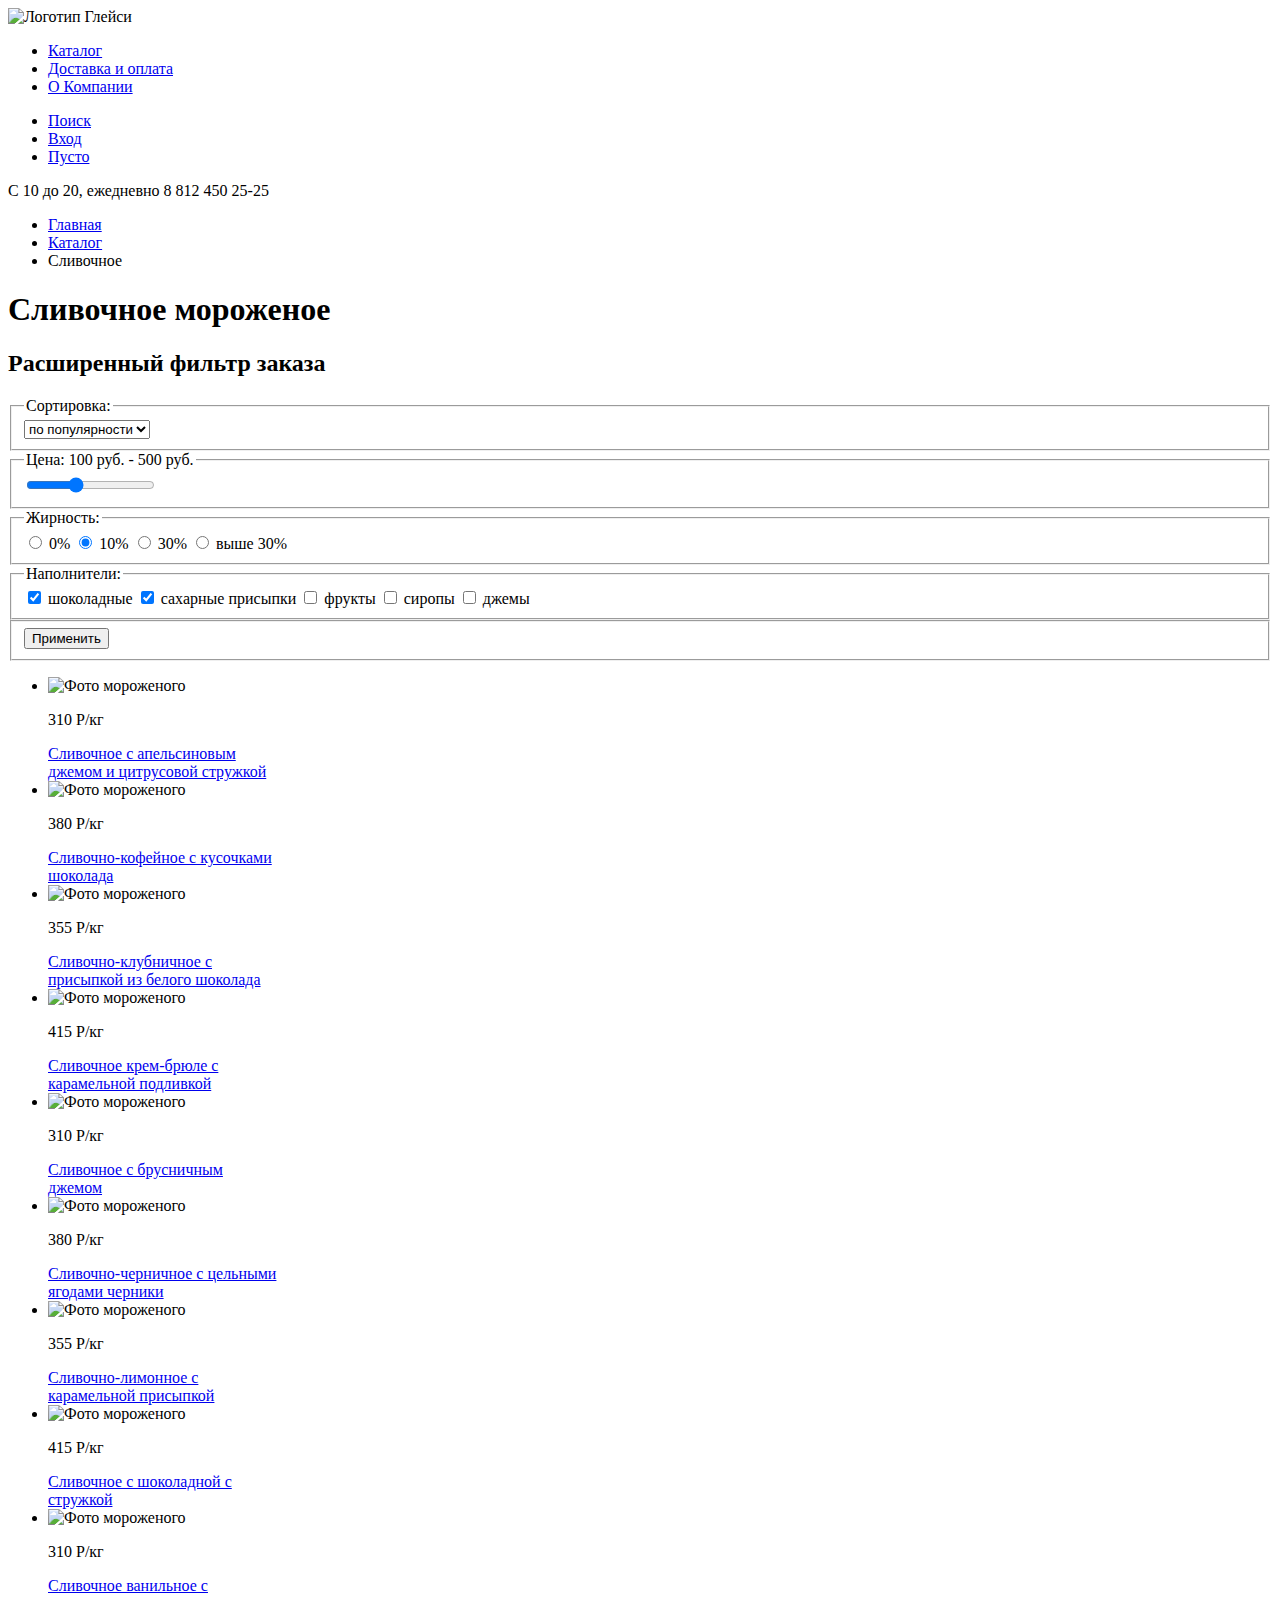
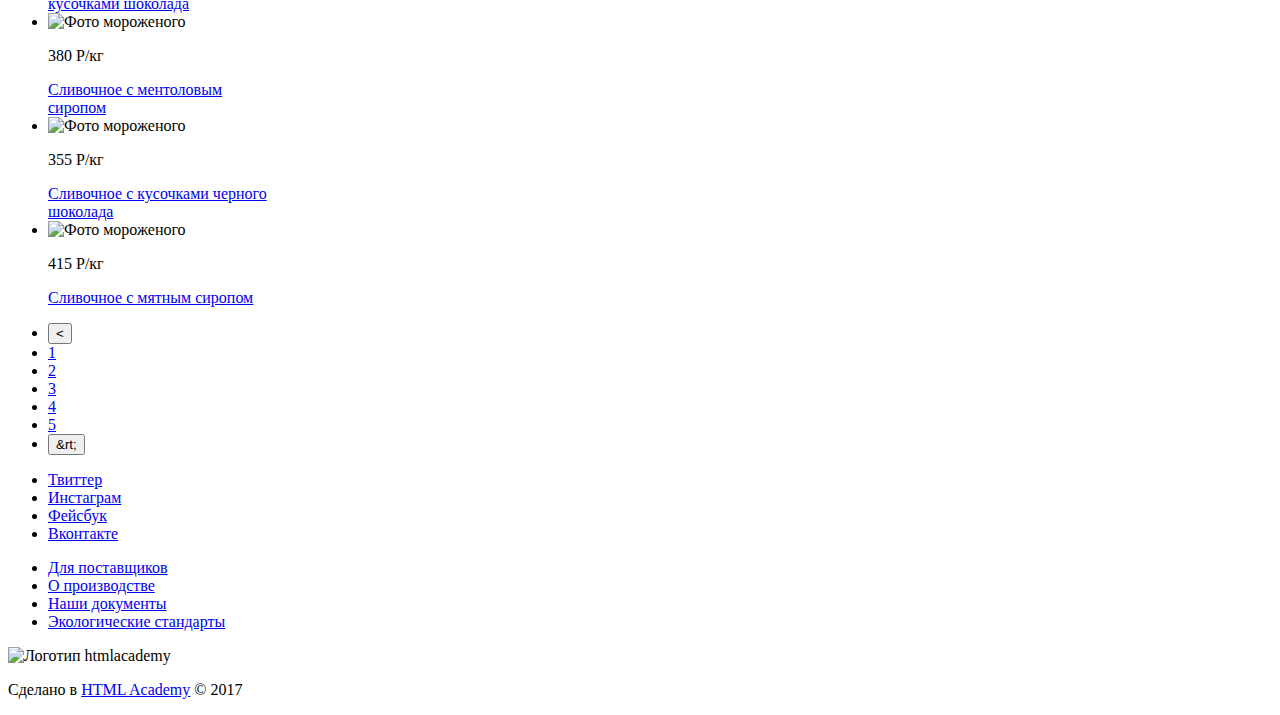
==== catalog.html @ ce877255 "Разметка всех страниц Глайси" ====
<!DOCTYPE html>
<html lang="ru">
    <head>
        <meta charset="utf-8">
        <title>Глейси</title>
    </head>
    <body>
        <header class="header">
            <nav class="header_nav">
                <a class="menu_site_logo">
                  <img src="img/menu_logo.svg" width="154" height="64" alt="Логотип Глейси">
                </a>
                <ul class="menu_site_list">
                  <li class="menu_site_item"><a href="#">Каталог</a></li>
                  <li class="menu_site_item"><a href="#">Доставка и оплата</a></li>
                  <li class="menu_site_item"><a href="#">О Компании</a></li>
                </ul>
                <ul class="menu_user_list">
                  <li class="menu_user_item"><a href="#">Поиск</a></li>
                  <li class="menu_user_item"><a href="#">Вход</a></li>
                  <li class="menu_user_item"><a href="#">Пусто</a></li>
                </ul>
            </nav>
            <p><span>С 10 до 20, ежедневно</span> <a class="phone"> 8 812 450 25-25</a></p>
        </header>

      	<main class="container">

            <ul class="breadcbs">
                <li class="breadcbs_item"><a href="index.html">Главная</a></li>
                <li class="breadcbs_item"><a href="catalog-item.html">Каталог</a></li>
                <li class="breadcbs_item_current">Сливочное</li>
            </ul>

      		<h1>Сливочное мороженое</h1>

      		<section class="filter">
                <h2 class="visually_hidden">Расширенный фильтр заказа</h2>

      			<form class="filter_list" action="http//echo.htmlacademy.ru" method="get">
      				<fieldset class="filter_item">
      					<legend>Сортировка:<br></legend>
      					<select name="sorting">
      						<option value="popular">по популярности</option>
      						<option value="cost">по цене</option>
      						<option value="volume">по объему</option>
      					</select>
      				</fieldset>

      				<fieldset class="filter_item">
    					<legend>Цена: 100 руб. - 500 руб.<br></legend>
    					<input name="cost" type="range" min="0" max="800" value="300">
    				</fieldset>

    				<fieldset class="filter_item">
    					<legend>Жирность:<br></legend>
    					<label><input name="fat" type="radio" value="0"> 0%</label>
						<label><input name="fat" type="radio" value="10" checked> 10%</label>
  						<label><input name="fat" type="radio" value="30"> 30%</label>
    					<label><input name="fat" type="radio" value="more than 30"> выше 30%</label>
    				</fieldset>

    				<fieldset class="filter_item">
    					<legend>Наполнители:<br></legend>
    					<input name="filler_choco" type="checkbox" checked> шоколадные
    					<input name="filler_sugar" type="checkbox" checked> сахарные присыпки
    					<input name="filler_fruits" type="checkbox"> фрукты
    					<input name="filler_syrup" type="checkbox"> сиропы
    					<input name="filler_jam" type="checkbox"> джемы
    				</fieldset>

    				<fieldset class="filter_item">
    					<input name="filter_btn" type="submit" value="Применить">
    				</fieldset>
    			</form>
    		</section>

    		<section class="catalog">
    			<ul class="catalog_list">
      				<li class="catalog_item">
      					<img class="catalog_img" src="img/icecream_orange" width="267" height="267" alt="Фото мороженого">
      					<p>310 Р/кг</p>
      					<a class="catalog_link" href="#">Сливочное с апельсиновым<br> джемом и цитрусовой стружкой</a>
      				</li>
      				<li class="catalog_item">
      					<img class="catalog_img" src="img/icecream_coffee" width="267" height="267" alt="Фото мороженого">
      					<p>380 Р/кг</p>
      					<a class="catalog_link" href="#">Сливочно-кофейное с кусочками<br> шоколада</a>
      				</li>
      				<li class="catalog_item">
      					<img class="catalog_img" src="img/icecream_strawberry" width="267" height="267" alt="Фото мороженого">
      					<p>355 Р/кг</p>
      					<a class="catalog_link" href="#">Сливочно-клубничное с<br> присыпкой из белого шоколада</a>
      				</li>
      				<li class="catalog_item">
      					<img class="catalog_img" src="img/icecream_caramel" width="267" height="267" alt="Фото мороженого">
      					<p>415 Р/кг</p>
      					<a class="catalog_link" href="#">Сливочное крем-брюле с<br> карамельной подливкой</a>
      				</li>
      				<li class="catalog_item">
      					<img class="catalog_img" src="img/icecream_cranberries" width="267" height="267" alt="Фото мороженого">
      					<p>310 Р/кг</p>
      					<a class="catalog_link" href="#">Сливочное с брусничным<br> джемом</a>
      				</li>
      				<li class="catalog_item">
      					<img class="catalog_img" src="img/icecream_blueberries" width="267" height="267" alt="Фото мороженого">
      					<p>380 Р/кг</p>
      					<a class="catalog_link" href="#">Сливочно-черничное с цельными<br> ягодами черники</a>
      				</li>
      				<li class="catalog_item">
      					<img class="catalog_img" src="img/icecream_lemon" width="267" height="267" alt="Фото мороженого">
      					<p>355 Р/кг</p>
      					<a class="catalog_link" href="#">Сливочно-лимонное с<br> карамельной присыпкой</a>
      				</li>
      				<li class="catalog_item">
      					<img class="catalog_img" src="img/icecream_choco1" width="267" height="267" alt="Фото мороженого">
      					<p>415 Р/кг</p>
      					<a class="catalog_link" href="#">Сливочное с шоколадной с<br> стружкой</a>
      				</li>
              <li class="catalog_item">
      					<img class="catalog_img" src="img/icecream_vanilla" width="267" height="267" alt="Фото мороженого">
      					<p>310 Р/кг</p>
      					<a class="catalog_link" href="#">Сливочное ванильное с<br> кусочками шоколада</a>
      				</li>
      				<li class="catalog_item">
      					<img class="catalog_img" src="img/icecream_mentol" width="267" height="267" alt="Фото мороженого">
      					<p>380 Р/кг</p>
      					<a class="catalog_link" href="#">Сливочное с ментоловым<br> сиропом</a>
      				</li>
      				<li class="catalog_item">
      					<img class="catalog_img" src="img/icecream_choco2" width="267" height="267" alt="Фото мороженого">
      					<p>355 Р/кг</p>
      					<a class="catalog_link" href="#">Сливочное с кусочками черного<br> шоколада</a>
      				</li>
      				<li class="catalog_item">
      					<img class="catalog_img" src="img/icecream_mint" width="267" height="267" alt="Фото мороженого">
      					<p>415 Р/кг</p>
      					<a class="catalog_link" href="#">Сливочное с мятным сиропом</a>
      				</li>
      			</ul>
      		</section>

            <div class="pagination">
                <ul class="pagination_list">
                    <li class="pagination-item"><input class="pagination_btn" name="pagination_btn_left" type="submit" value="&lt;"></li>
                    <li class="pagination-item"><a class="pagination_link" href="#">1</a></li>
                    <li class="pagination-item"><a class="pagination_link" href="#">2</a></li>
                    <li class="pagination-item"><a class="pagination_link" href="#">3</a></li>
                    <li class="pagination-item"><a class="pagination_link" href="#">4</a></li>
                    <li class="pagination-item"><a class="pagination_link" href="#">5</a></li>
                    <li class="pagination-item"><input class="pagination_btn" name="pagination_btn_right" type="submit" value="&rt;"></li>
                </ul>
            </div>
    	</main>
      	
      <footer class="footer">
  			<ul class="socseti_menu">
  				<li class="socseti_item"><a href="#">Твиттер</a></li>
  				<li class="socseti_item"><a href="#">Инстаграм</a></li>
  				<li class="socseti_item"><a href="#">Фейсбук</a></li>
  				<li class="socseti_item"><a href="#">Вконтакте</a></li>
  			</ul>
  			<ul class="documents_menu">
  				<li class="documents_item"><a href="#">Для поставщиков</a></li>
  				<li class="documents_item"><a href="#">О производстве</a></li>
  				<li class="documents_item"><a href="#">Наши документы</a></li>
  				<li class="documents_item"><a href="#">Экологические стандарты</a></li>
  			</ul>
  			<div class="copyright">
  				<img class="copyright_htmlacademy" src="img/htmlacademy_logo.svg" width="108" height="39" alt="Логотип htmlacademy">
  				<p>Сделано в <a class="copyright_htmlacademy_link" href="#">HTML Academy</a> &copy; 2017</p>
  			</div>
  		</footer>
  </body>
</html>
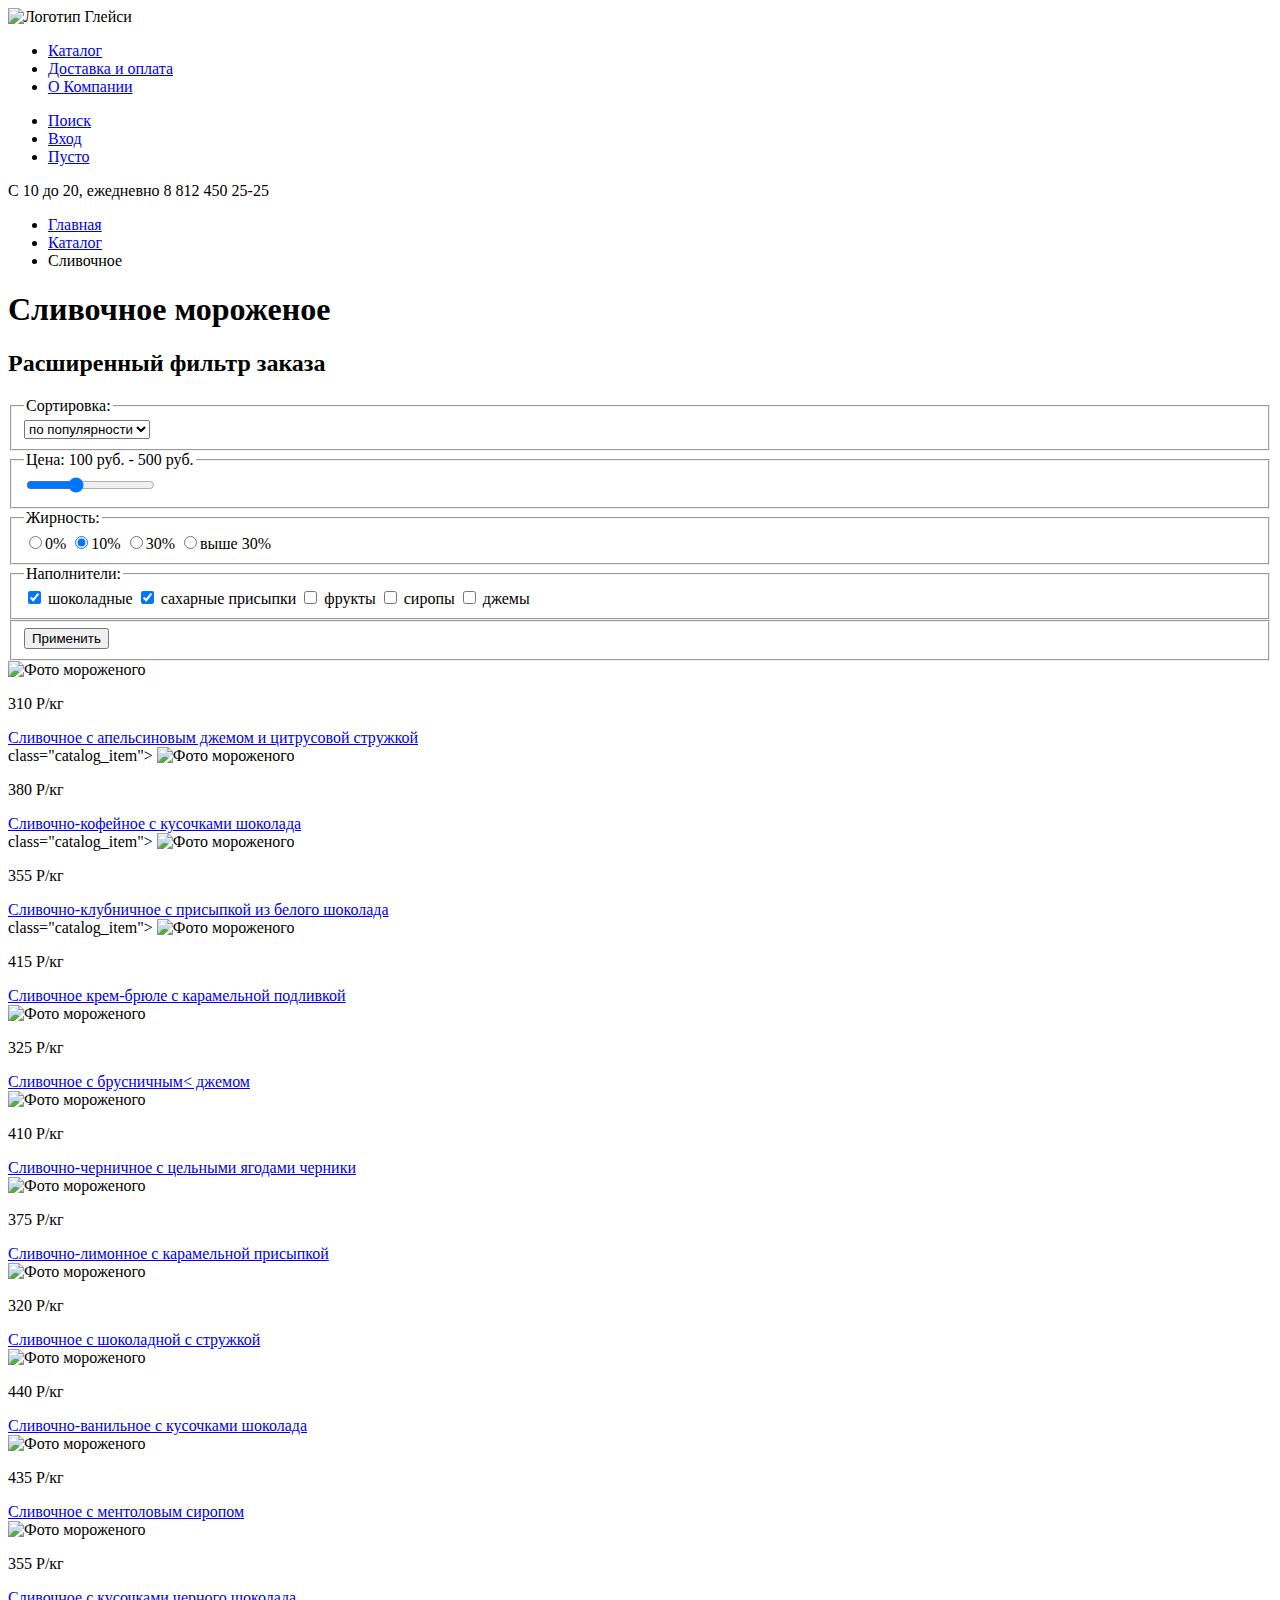
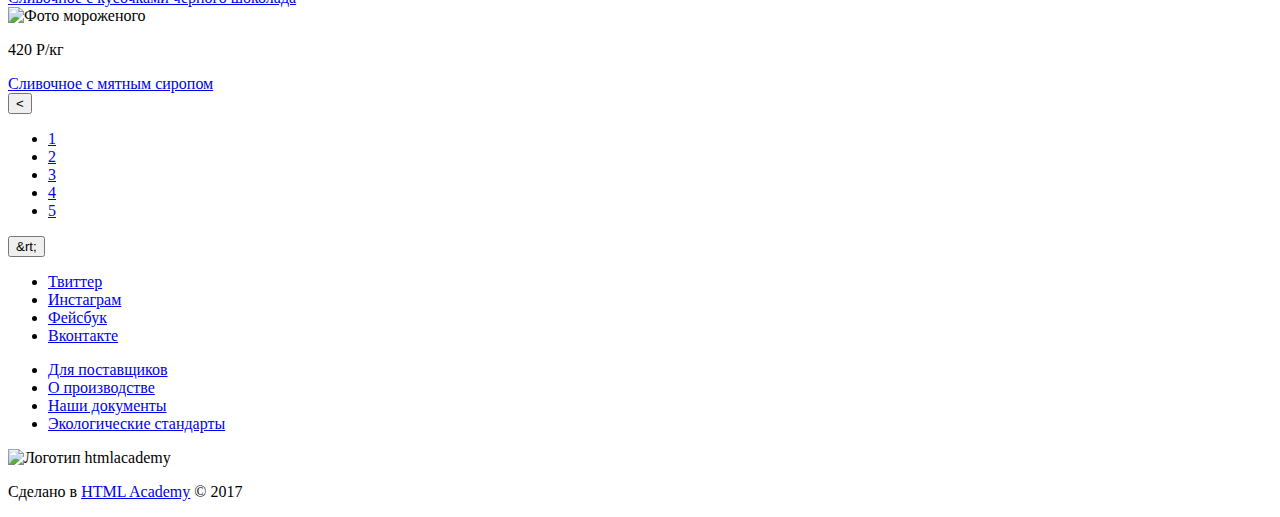
==== commit 8ec749a4: "Исправил замечания от 19.08.2017" ====
--- a/catalog.html
+++ b/catalog.html
@@ -48,25 +48,25 @@
       				</fieldset>
 
       				<fieldset class="filter_item">
-    					<legend>Цена: 100 руб. - 500 руб.<br></legend>
+    					<legend>Цена: <span class="filter_price">100</span> руб. - <span class="filter_price">500</span> руб.<br></legend>
     					<input name="cost" type="range" min="0" max="800" value="300">
     				</fieldset>
 
     				<fieldset class="filter_item">
     					<legend>Жирность:<br></legend>
-    					<label><input name="fat" type="radio" value="0"> 0%</label>
-						<label><input name="fat" type="radio" value="10" checked> 10%</label>
-  						<label><input name="fat" type="radio" value="30"> 30%</label>
-    					<label><input name="fat" type="radio" value="more than 30"> выше 30%</label>
+    					<label><input name="fat" type="radio" value="0">0%</label>
+						<label><input name="fat" type="radio" value="10" checked>10%</label>
+  						<label><input name="fat" type="radio" value="30">30%</label>
+    					<label><input name="fat" type="radio" value="more than 30">выше 30%</label>
     				</fieldset>
 
     				<fieldset class="filter_item">
     					<legend>Наполнители:<br></legend>
-    					<input name="filler_choco" type="checkbox" checked> шоколадные
-    					<input name="filler_sugar" type="checkbox" checked> сахарные присыпки
-    					<input name="filler_fruits" type="checkbox"> фрукты
-    					<input name="filler_syrup" type="checkbox"> сиропы
-    					<input name="filler_jam" type="checkbox"> джемы
+    					<label><input name="filler_choco" type="checkbox" checked> шоколадные</label>
+    					<label><input name="filler_sugar" type="checkbox" checked> сахарные присыпки</label>
+    					<label><input name="filler_fruits" type="checkbox"> фрукты</label>
+    					<label><input name="filler_syrup" type="checkbox"> сиропы</label>
+    					<label><input name="filler_jam" type="checkbox"> джемы</label>
     				</fieldset>
 
     				<fieldset class="filter_item">
@@ -76,89 +76,89 @@
     		</section>
 
     		<section class="catalog">
-    			<ul class="catalog_list">
-      				<li class="catalog_item">
-      					<img class="catalog_img" src="img/icecream_orange" width="267" height="267" alt="Фото мороженого">
-      					<p>310 Р/кг</p>
-      					<a class="catalog_link" href="#">Сливочное с апельсиновым<br> джемом и цитрусовой стружкой</a>
-      				</li>
-      				<li class="catalog_item">
-      					<img class="catalog_img" src="img/icecream_coffee" width="267" height="267" alt="Фото мороженого">
-      					<p>380 Р/кг</p>
-      					<a class="catalog_link" href="#">Сливочно-кофейное с кусочками<br> шоколада</a>
-      				</li>
-      				<li class="catalog_item">
-      					<img class="catalog_img" src="img/icecream_strawberry" width="267" height="267" alt="Фото мороженого">
-      					<p>355 Р/кг</p>
-      					<a class="catalog_link" href="#">Сливочно-клубничное с<br> присыпкой из белого шоколада</a>
-      				</li>
-      				<li class="catalog_item">
-      					<img class="catalog_img" src="img/icecream_caramel" width="267" height="267" alt="Фото мороженого">
-      					<p>415 Р/кг</p>
-      					<a class="catalog_link" href="#">Сливочное крем-брюле с<br> карамельной подливкой</a>
-      				</li>
-      				<li class="catalog_item">
-      					<img class="catalog_img" src="img/icecream_cranberries" width="267" height="267" alt="Фото мороженого">
-      					<p>310 Р/кг</p>
-      					<a class="catalog_link" href="#">Сливочное с брусничным<br> джемом</a>
-      				</li>
-      				<li class="catalog_item">
-      					<img class="catalog_img" src="img/icecream_blueberries" width="267" height="267" alt="Фото мороженого">
-      					<p>380 Р/кг</p>
-      					<a class="catalog_link" href="#">Сливочно-черничное с цельными<br> ягодами черники</a>
-      				</li>
-      				<li class="catalog_item">
-      					<img class="catalog_img" src="img/icecream_lemon" width="267" height="267" alt="Фото мороженого">
-      					<p>355 Р/кг</p>
-      					<a class="catalog_link" href="#">Сливочно-лимонное с<br> карамельной присыпкой</a>
-      				</li>
-      				<li class="catalog_item">
-      					<img class="catalog_img" src="img/icecream_choco1" width="267" height="267" alt="Фото мороженого">
-      					<p>415 Р/кг</p>
-      					<a class="catalog_link" href="#">Сливочное с шоколадной с<br> стружкой</a>
-      				</li>
-              <li class="catalog_item">
-      					<img class="catalog_img" src="img/icecream_vanilla" width="267" height="267" alt="Фото мороженого">
-      					<p>310 Р/кг</p>
-      					<a class="catalog_link" href="#">Сливочное ванильное с<br> кусочками шоколада</a>
-      				</li>
-      				<li class="catalog_item">
-      					<img class="catalog_img" src="img/icecream_mentol" width="267" height="267" alt="Фото мороженого">
-      					<p>380 Р/кг</p>
-      					<a class="catalog_link" href="#">Сливочное с ментоловым<br> сиропом</a>
-      				</li>
-      				<li class="catalog_item">
-      					<img class="catalog_img" src="img/icecream_choco2" width="267" height="267" alt="Фото мороженого">
-      					<p>355 Р/кг</p>
-      					<a class="catalog_link" href="#">Сливочное с кусочками черного<br> шоколада</a>
-      				</li>
-      				<li class="catalog_item">
-      					<img class="catalog_img" src="img/icecream_mint" width="267" height="267" alt="Фото мороженого">
-      					<p>415 Р/кг</p>
-      					<a class="catalog_link" href="#">Сливочное с мятным сиропом</a>
-      				</li>
-      			</ul>
-      		</section>
+    			<article class="catalog_box">
+      				<img class="catalog_img" src="img/icecream_orange" width="267" height="267" alt="Фото мороженого">
+      				<p><span class="catalog_price">310</span> Р/кг</p>
+      				<a class="catalog_link" href="#">Сливочное с апельсиновым джемом и цитрусовой стружкой</a>
+      			</article>
+      			<article> class="catalog_item">
+      				<img class="catalog_img" src="img/icecream_coffee" width="267" height="267" alt="Фото мороженого">
+      				<p><span class="catalog_price">380</span> Р/кг</p>
+      				<a class="catalog_link" href="#">Сливочно-кофейное с кусочками шоколада</a>
+      			</article>
+      			<article> class="catalog_item">
+      				<img class="catalog_img" src="img/icecream_coffee" width="267" height="267" alt="Фото мороженого">
+      				<p><span class="catalog_price">355</span> Р/кг</p>
+      				<a class="catalog_link" href="#">Сливочно-клубничное с присыпкой из белого шоколада</a>
+      			</article>
+      			<article> class="catalog_item">
+      				<img class="catalog_img" src="img/icecream_coffee" width="267" height="267" alt="Фото мороженого">
+      				<p><span class="catalog_price">415</span> Р/кг</p>
+      				<a class="catalog_link" href="#">Сливочное крем-брюле с карамельной подливкой</a>
+      			</article>
+      			<article class="catalog_box">
+      				<img class="catalog_img" src="img/icecream_orange" width="267" height="267" alt="Фото мороженого">
+      				<p><span class="catalog_price">325</span> Р/кг</p>
+      				<a class="catalog_link" href="#">Сливочное с брусничным< джемом</a>
+      			</article>	
+      			<article class="catalog_box">
+      				<img class="catalog_img" src="img/icecream_orange" width="267" height="267" alt="Фото мороженого">
+      				<p><span class="catalog_price">410</span> Р/кг</p>
+      				<a class="catalog_link" href="#">Сливочно-черничное с цельными ягодами черники</a>
+      			</article>	
+      			<article class="catalog_box">
+      				<img class="catalog_img" src="img/icecream_orange" width="267" height="267" alt="Фото мороженого">
+      				<p><span class="catalog_price">375</span> Р/кг</p>
+      				<a class="catalog_link" href="#">Сливочно-лимонное с карамельной присыпкой</a>
+      			</article>	
+      			<article class="catalog_box">
+      				<img class="catalog_img" src="img/icecream_orange" width="267" height="267" alt="Фото мороженого">
+      				<p><span class="catalog_price">320</span> Р/кг</p>
+      				<a class="catalog_link" href="#">Сливочное с шоколадной с стружкой</a>
+      			</article>
+      			<article class="catalog_box">
+      				<img class="catalog_img" src="img/icecream_orange" width="267" height="267" alt="Фото мороженого">
+      				<p><span class="catalog_price">440</span> Р/кг</p>
+      				<a class="catalog_link" href="#">Сливочно-ванильное с кусочками шоколада</a>
+      			</article>	
+      			<article class="catalog_box">
+      				<img class="catalog_img" src="img/icecream_orange" width="267" height="267" alt="Фото мороженого">
+      				<p><span class="catalog_price">435</span> Р/кг</p>
+      				<a class="catalog_link" href="#">Сливочное с ментоловым сиропом</a>
+      			</article>	
+      			<article class="catalog_box">
+      				<img class="catalog_img" src="img/icecream_orange" width="267" height="267" alt="Фото мороженого">
+      				<p><span class="catalog_price">355</span> Р/кг</p>
+      				<a class="catalog_link" href="#">Сливочное с кусочками черного шоколада</a>
+      			</article>	
+      			<article class="catalog_box">
+      				<img class="catalog_img" src="img/icecream_orange" width="267" height="267" alt="Фото мороженого">
+      				<p><span class="catalog_price">420</span> Р/кг</p>
+      				<a class="catalog_link" href="#">Сливочное с мятным сиропом</a>
+      			</article>	
+   			</section>
 
             <div class="pagination">
-                <ul class="pagination_list">
-                    <li class="pagination-item"><input class="pagination_btn" name="pagination_btn_left" type="submit" value="&lt;"></li>
-                    <li class="pagination-item"><a class="pagination_link" href="#">1</a></li>
-                    <li class="pagination-item"><a class="pagination_link" href="#">2</a></li>
-                    <li class="pagination-item"><a class="pagination_link" href="#">3</a></li>
-                    <li class="pagination-item"><a class="pagination_link" href="#">4</a></li>
-                    <li class="pagination-item"><a class="pagination_link" href="#">5</a></li>
-                    <li class="pagination-item"><input class="pagination_btn" name="pagination_btn_right" type="submit" value="&rt;"></li>
-                </ul>
+            	<form class="paginatuion_form" action="http//echo.htmlacademy.ru" method="get">
+            		<input class="pagination_btn" name="pagination_btn_left" type="submit" value="&lt;">
+	                <ul class="pagination_list">
+	                    <li class="pagination-item"><a class="pagination_link" href="#">1</a></li>
+	                    <li class="pagination-item"><a class="pagination_link" href="#">2</a></li>
+	                    <li class="pagination-item"><a class="pagination_link" href="#">3</a></li>
+	                    <li class="pagination-item"><a class="pagination_link" href="#">4</a></li>
+	                    <li class="pagination-item"><a class="pagination_link" href="#">5</a></li>
+	                </ul>
+                	<input class="pagination_btn" name="pagination_btn_right" type="submit" value="&rt;">
+                </form>
             </div>
     	</main>
       	
       <footer class="footer">
-  			<ul class="socseti_menu">
-  				<li class="socseti_item"><a href="#">Твиттер</a></li>
-  				<li class="socseti_item"><a href="#">Инстаграм</a></li>
-  				<li class="socseti_item"><a href="#">Фейсбук</a></li>
-  				<li class="socseti_item"><a href="#">Вконтакте</a></li>
+  			<ul class="social_menu">
+  				<li class="social_item"><a href="#">Твиттер</a></li>
+  				<li class="social_item"><a href="#">Инстаграм</a></li>
+  				<li class="social_item"><a href="#">Фейсбук</a></li>
+  				<li class="social_item"><a href="#">Вконтакте</a></li>
   			</ul>
   			<ul class="documents_menu">
   				<li class="documents_item"><a href="#">Для поставщиков</a></li>
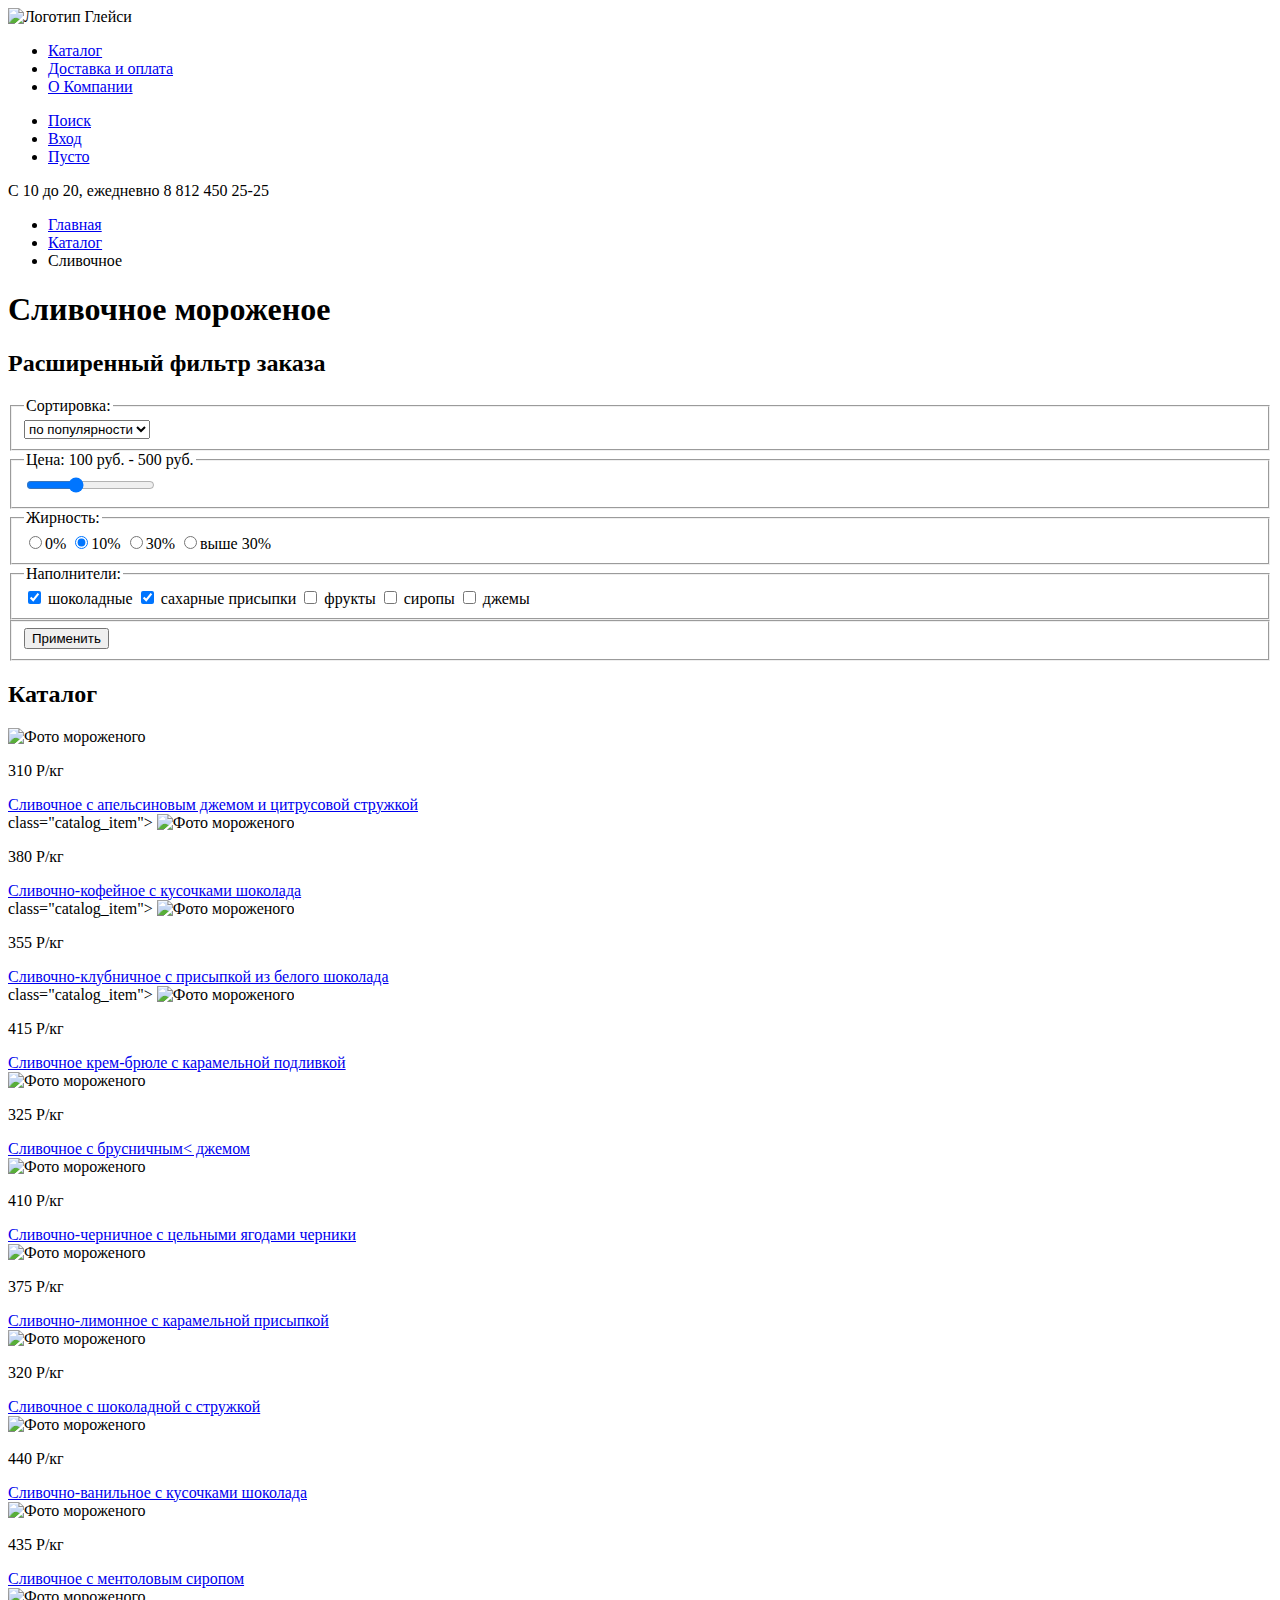
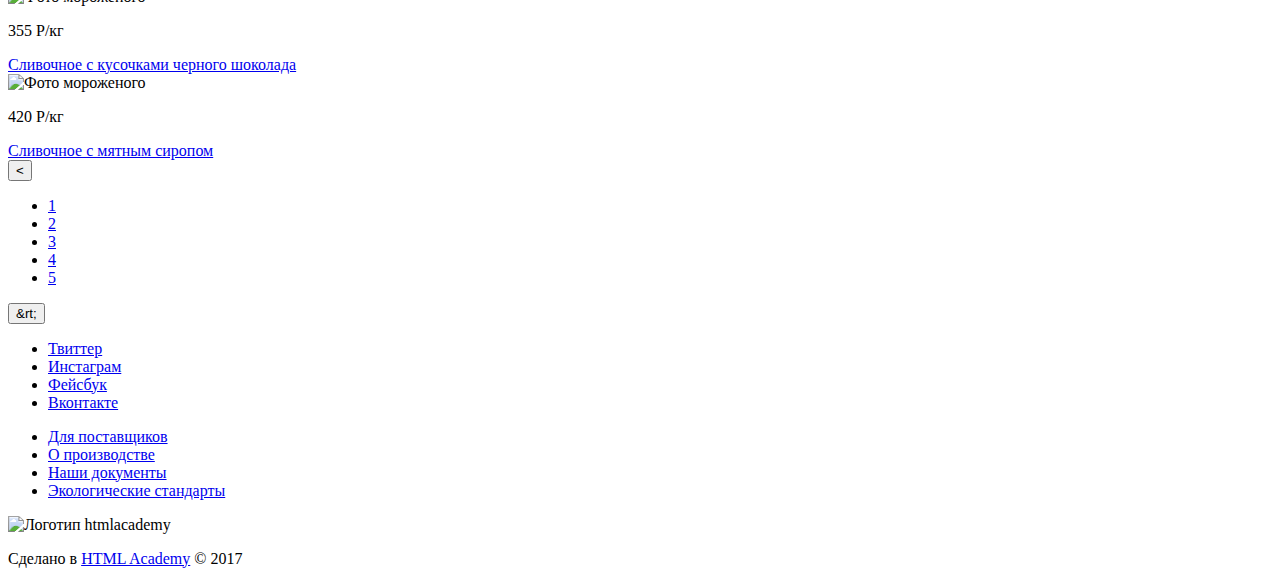
==== commit 27f5047e: "Добавил скрытых заголовков" ====
--- a/catalog.html
+++ b/catalog.html
@@ -76,6 +76,8 @@
     		</section>
 
     		<section class="catalog">
+                <h2 class="visually_hidden">Каталог</h2>
+                
     			<article class="catalog_box">
       				<img class="catalog_img" src="img/icecream_orange" width="267" height="267" alt="Фото мороженого">
       				<p><span class="catalog_price">310</span> Р/кг</p>
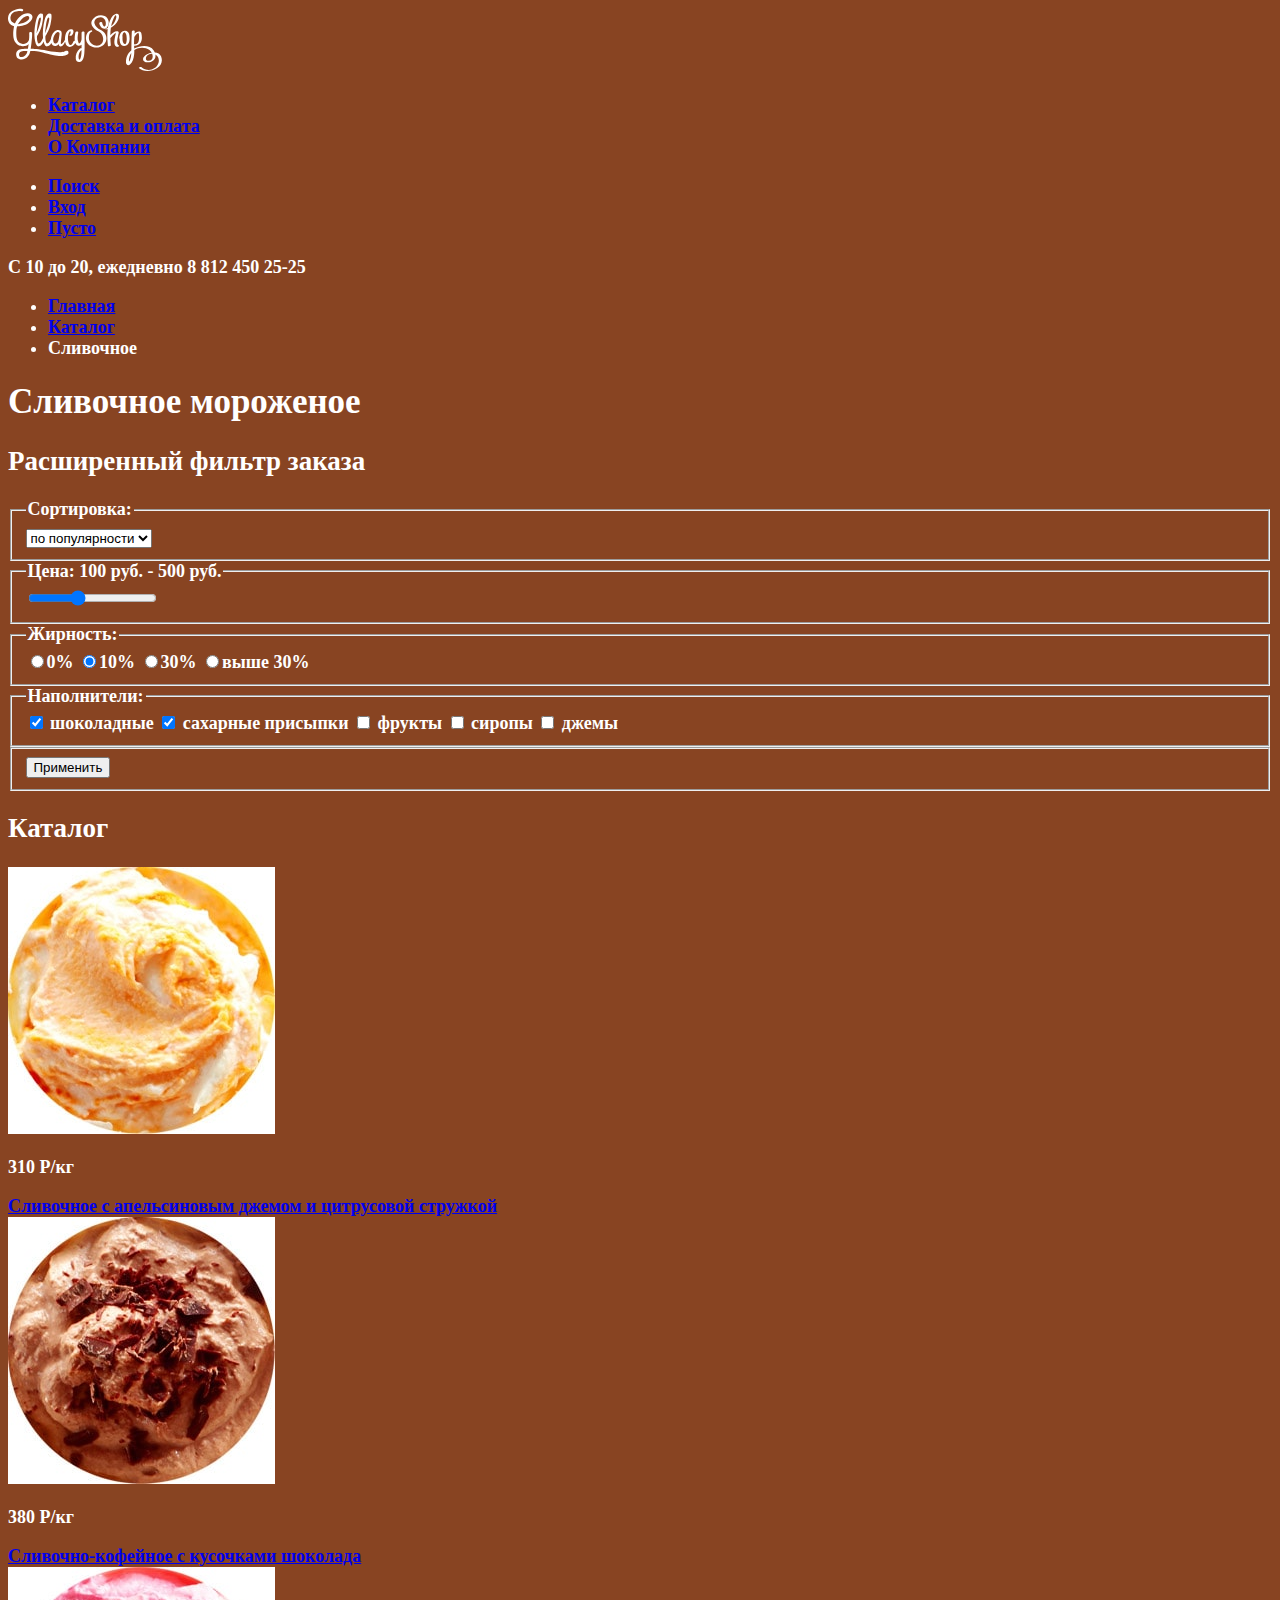
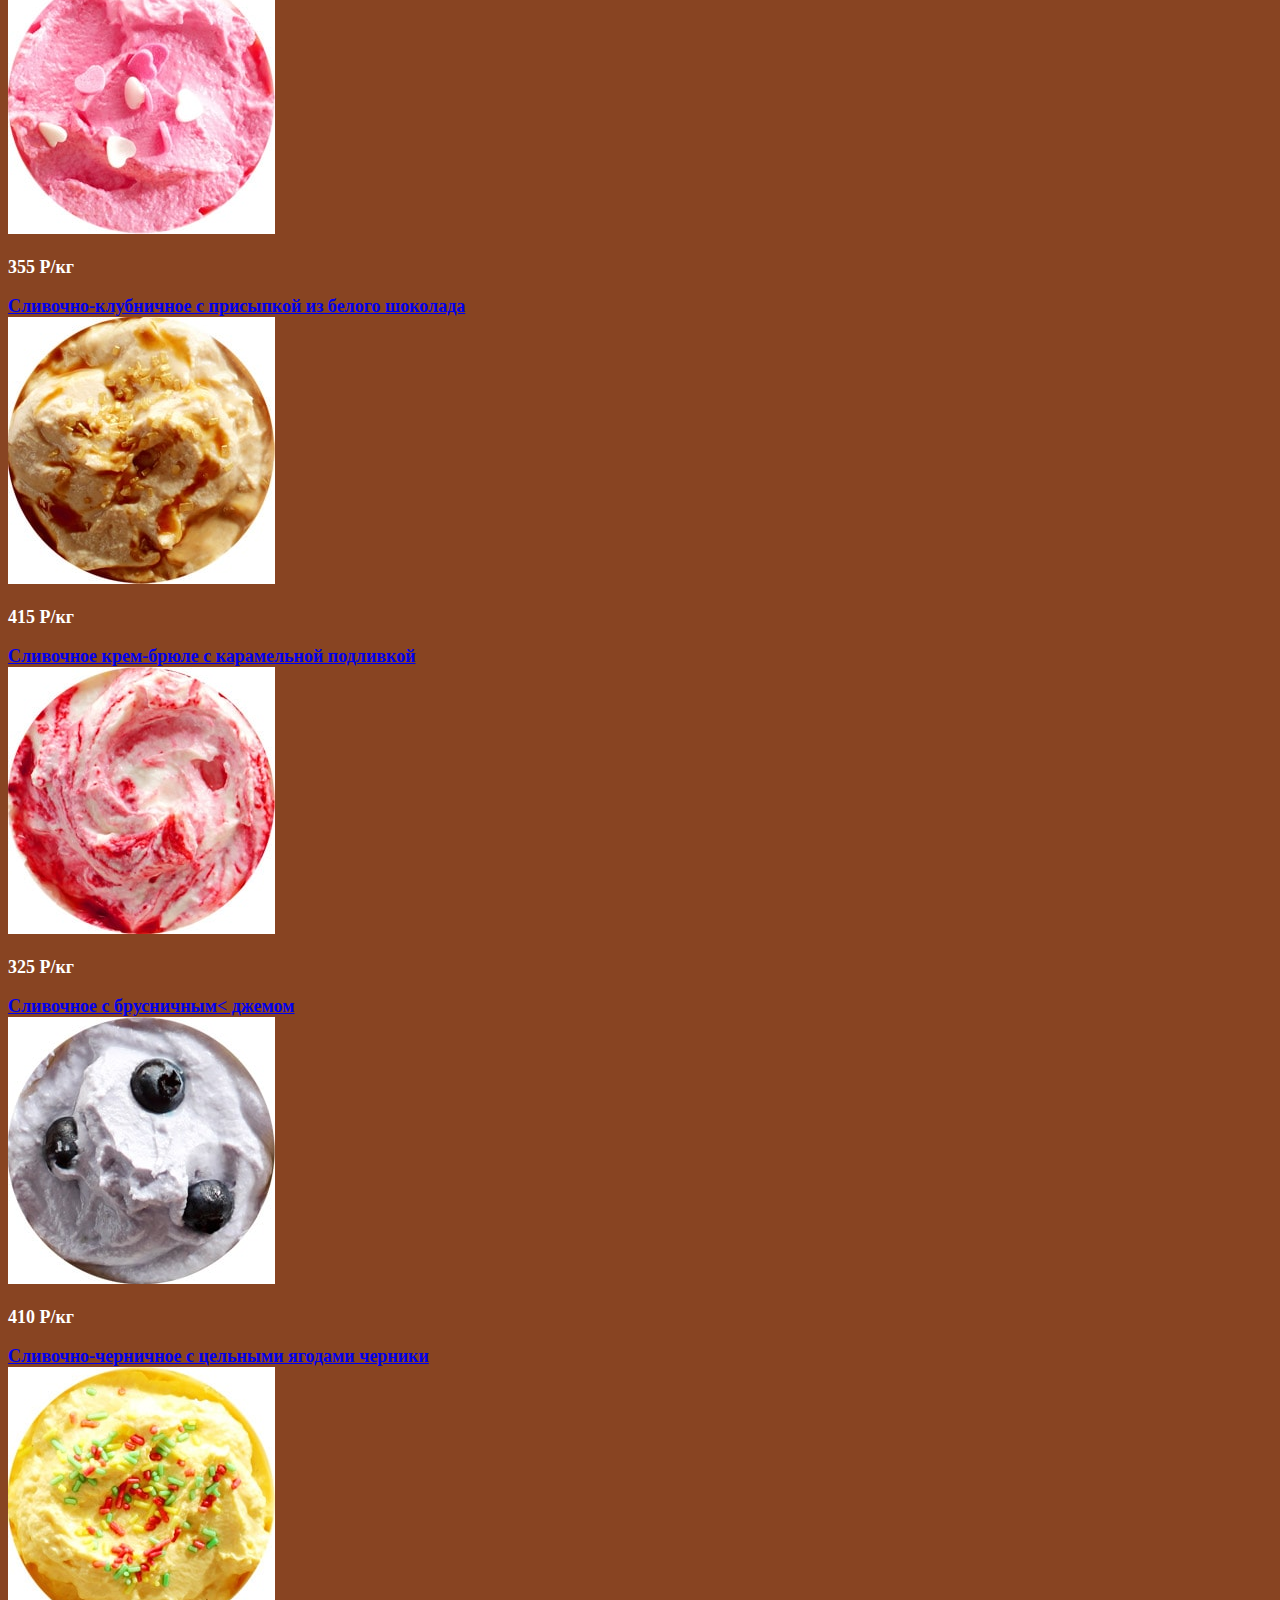
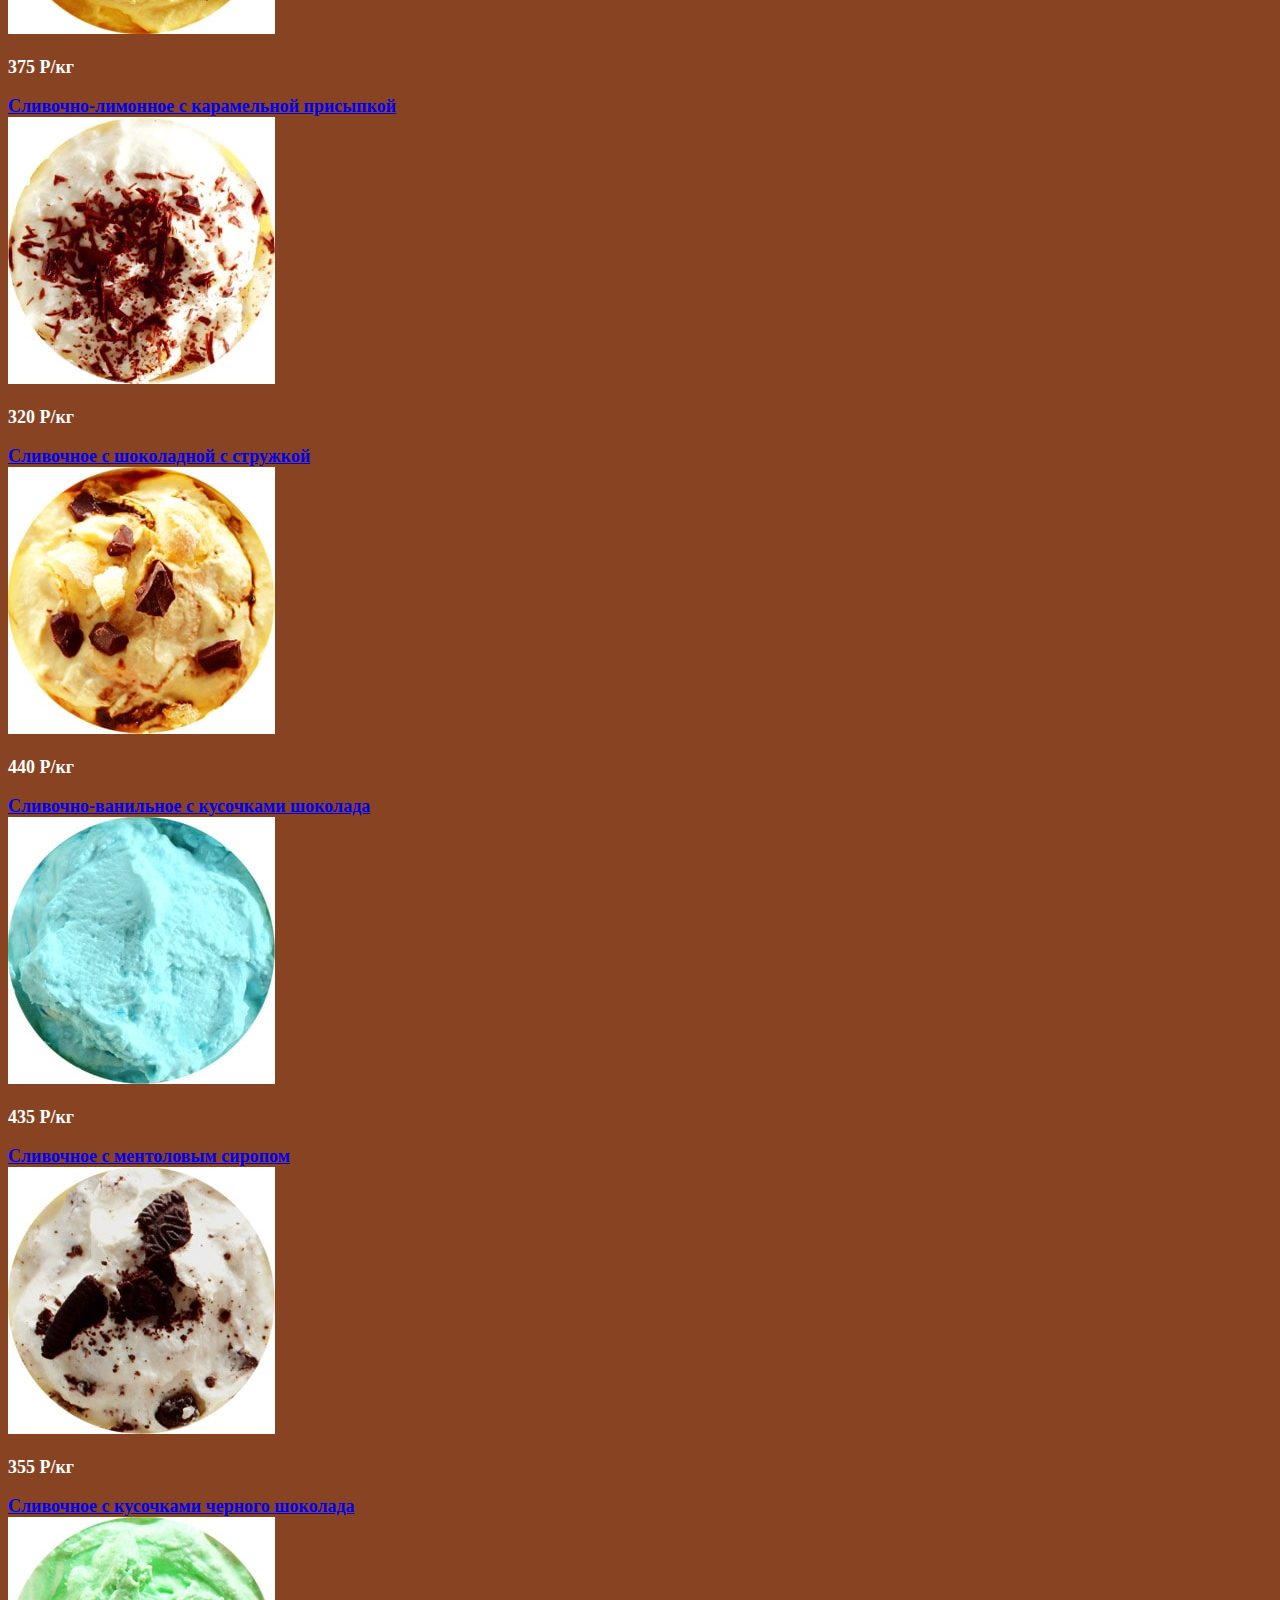
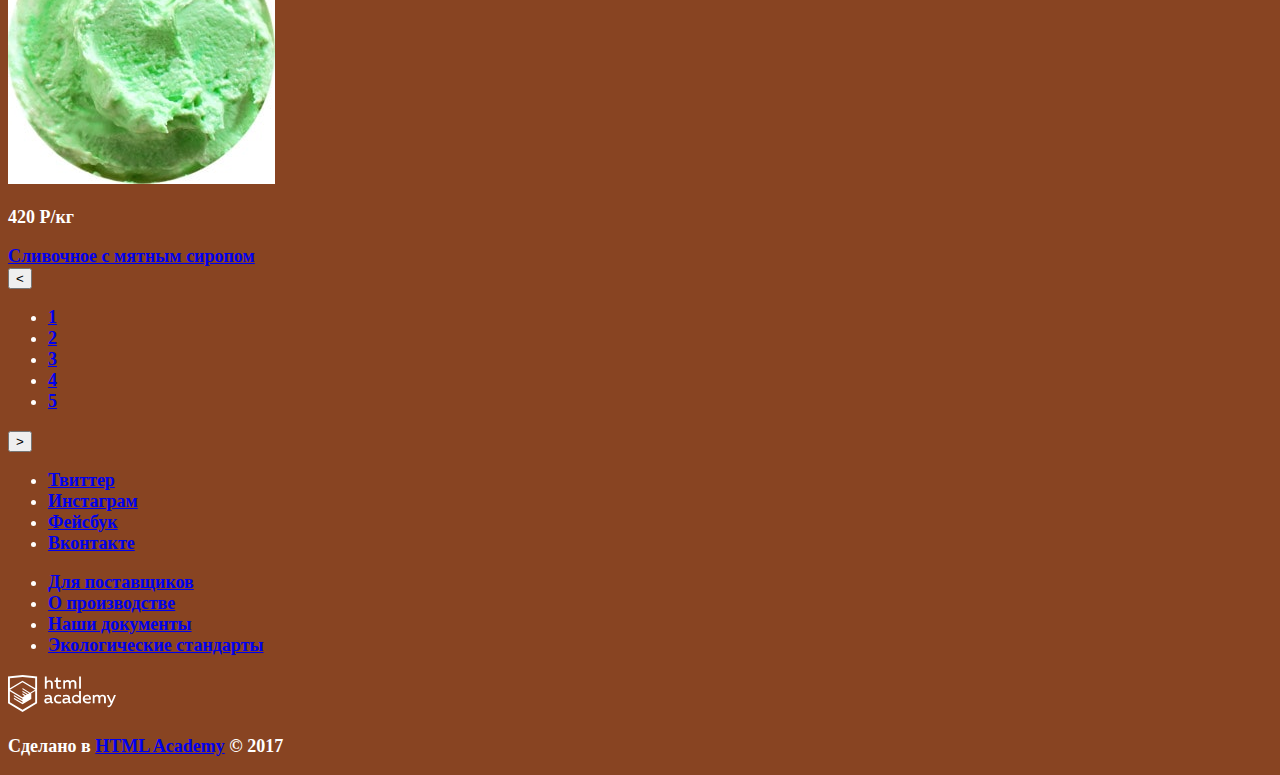
==== commit 00d899e7: "Подготовка графики и текстовых стилей" ====
--- a/catalog.html
+++ b/catalog.html
@@ -3,12 +3,13 @@
     <head>
         <meta charset="utf-8">
         <title>Глейси</title>
+        <link href="css/style.css" rel="stylesheet">
     </head>
     <body>
         <header class="header">
             <nav class="header_nav">
                 <a class="menu_site_logo">
-                  <img src="img/menu_logo.svg" width="154" height="64" alt="Логотип Глейси">
+                  <img src="img/svg_gllacy/logo.svg" width="154" height="64" alt="Логотип Глейси">
                 </a>
                 <ul class="menu_site_list">
                   <li class="menu_site_item"><a href="#">Каталог</a></li>
@@ -79,62 +80,62 @@
                 <h2 class="visually_hidden">Каталог</h2>
                 
     			<article class="catalog_box">
-      				<img class="catalog_img" src="img/icecream_orange" width="267" height="267" alt="Фото мороженого">
+      				<img class="catalog_img" src="img/icecream_orange.jpg" width="267" height="267" alt="Фото мороженого">
       				<p><span class="catalog_price">310</span> Р/кг</p>
       				<a class="catalog_link" href="#">Сливочное с апельсиновым джемом и цитрусовой стружкой</a>
       			</article>
-      			<article> class="catalog_item">
-      				<img class="catalog_img" src="img/icecream_coffee" width="267" height="267" alt="Фото мороженого">
+      			<article class="catalog_item">
+      				<img class="catalog_img" src="img/icecream_coffee.jpg" width="267" height="267" alt="Фото мороженого">
       				<p><span class="catalog_price">380</span> Р/кг</p>
       				<a class="catalog_link" href="#">Сливочно-кофейное с кусочками шоколада</a>
       			</article>
-      			<article> class="catalog_item">
-      				<img class="catalog_img" src="img/icecream_coffee" width="267" height="267" alt="Фото мороженого">
+      			<article class="catalog_item">
+      				<img class="catalog_img" src="img/icecream_strawberry.jpg" width="267" height="267" alt="Фото мороженого">
       				<p><span class="catalog_price">355</span> Р/кг</p>
       				<a class="catalog_link" href="#">Сливочно-клубничное с присыпкой из белого шоколада</a>
       			</article>
-      			<article> class="catalog_item">
-      				<img class="catalog_img" src="img/icecream_coffee" width="267" height="267" alt="Фото мороженого">
+      			<article class="catalog_item">
+      				<img class="catalog_img" src="img/icecream_caramel.jpg" width="267" height="267" alt="Фото мороженого">
       				<p><span class="catalog_price">415</span> Р/кг</p>
       				<a class="catalog_link" href="#">Сливочное крем-брюле с карамельной подливкой</a>
       			</article>
       			<article class="catalog_box">
-      				<img class="catalog_img" src="img/icecream_orange" width="267" height="267" alt="Фото мороженого">
+      				<img class="catalog_img" src="img/icecream_cranberries.jpg" width="267" height="267" alt="Фото мороженого">
       				<p><span class="catalog_price">325</span> Р/кг</p>
       				<a class="catalog_link" href="#">Сливочное с брусничным< джемом</a>
       			</article>	
       			<article class="catalog_box">
-      				<img class="catalog_img" src="img/icecream_orange" width="267" height="267" alt="Фото мороженого">
+      				<img class="catalog_img" src="img/icecream_blueberries.jpg" width="267" height="267" alt="Фото мороженого">
       				<p><span class="catalog_price">410</span> Р/кг</p>
       				<a class="catalog_link" href="#">Сливочно-черничное с цельными ягодами черники</a>
       			</article>	
       			<article class="catalog_box">
-      				<img class="catalog_img" src="img/icecream_orange" width="267" height="267" alt="Фото мороженого">
+      				<img class="catalog_img" src="img/icecream_lemon.jpg" width="267" height="267" alt="Фото мороженого">
       				<p><span class="catalog_price">375</span> Р/кг</p>
       				<a class="catalog_link" href="#">Сливочно-лимонное с карамельной присыпкой</a>
       			</article>	
       			<article class="catalog_box">
-      				<img class="catalog_img" src="img/icecream_orange" width="267" height="267" alt="Фото мороженого">
+      				<img class="catalog_img" src="img/icecream_choco_1.jpg" width="267" height="267" alt="Фото мороженого">
       				<p><span class="catalog_price">320</span> Р/кг</p>
       				<a class="catalog_link" href="#">Сливочное с шоколадной с стружкой</a>
       			</article>
       			<article class="catalog_box">
-      				<img class="catalog_img" src="img/icecream_orange" width="267" height="267" alt="Фото мороженого">
+      				<img class="catalog_img" src="img/icecream_vanilla.jpg" width="267" height="267" alt="Фото мороженого">
       				<p><span class="catalog_price">440</span> Р/кг</p>
       				<a class="catalog_link" href="#">Сливочно-ванильное с кусочками шоколада</a>
       			</article>	
       			<article class="catalog_box">
-      				<img class="catalog_img" src="img/icecream_orange" width="267" height="267" alt="Фото мороженого">
+      				<img class="catalog_img" src="img/icecream_menthol.jpg" width="267" height="267" alt="Фото мороженого">
       				<p><span class="catalog_price">435</span> Р/кг</p>
       				<a class="catalog_link" href="#">Сливочное с ментоловым сиропом</a>
       			</article>	
       			<article class="catalog_box">
-      				<img class="catalog_img" src="img/icecream_orange" width="267" height="267" alt="Фото мороженого">
+      				<img class="catalog_img" src="img/icecream_choco_2.jpg" width="267" height="267" alt="Фото мороженого">
       				<p><span class="catalog_price">355</span> Р/кг</p>
       				<a class="catalog_link" href="#">Сливочное с кусочками черного шоколада</a>
       			</article>	
       			<article class="catalog_box">
-      				<img class="catalog_img" src="img/icecream_orange" width="267" height="267" alt="Фото мороженого">
+      				<img class="catalog_img" src="img/icecream_mint.jpg" width="267" height="267" alt="Фото мороженого">
       				<p><span class="catalog_price">420</span> Р/кг</p>
       				<a class="catalog_link" href="#">Сливочное с мятным сиропом</a>
       			</article>	
@@ -150,7 +151,7 @@
 	                    <li class="pagination-item"><a class="pagination_link" href="#">4</a></li>
 	                    <li class="pagination-item"><a class="pagination_link" href="#">5</a></li>
 	                </ul>
-                	<input class="pagination_btn" name="pagination_btn_right" type="submit" value="&rt;">
+                	<input class="pagination_btn" name="pagination_btn_right" type="submit" value="&gt;">
                 </form>
             </div>
     	</main>
@@ -169,7 +170,7 @@
   				<li class="documents_item"><a href="#">Экологические стандарты</a></li>
   			</ul>
   			<div class="copyright">
-  				<img class="copyright_htmlacademy" src="img/htmlacademy_logo.svg" width="108" height="39" alt="Логотип htmlacademy">
+  				<img class="copyright_htmlacademy" src="img/svg_gllacy/logo_htmlacademy.svg" width="108" height="39" alt="Логотип htmlacademy">
   				<p>Сделано в <a class="copyright_htmlacademy_link" href="#">HTML Academy</a> &copy; 2017</p>
   			</div>
   		</footer>
--- a/css/style.css
+++ b/css/style.css
@@ -0,0 +1,34 @@
+
+body {
+	font-size: 18px;
+	line-heaght: 22px;
+	color: #ffffff;
+	font-weight: bold;
+	font-family: "Roboto";
+	background-color: #884422;
+}
+
+.promo_icecream h3 {
+	font-size: 60px;
+	line-heaght: 60px;
+	color: #ffffff;
+	font-weight: bold;
+	font-family: "Roboto";
+}
+
+.bonus_info h3 {
+	font-size: 35px;
+	line-heaght: 41px;
+	color: #ffffff;
+	font-weight: bold;
+	font-family: "Roboto";
+}
+
+.container h1 {
+	font-size: 35px;
+	line-heaght: 41px;
+	color: #ffffff;
+	font-weight: bold;
+	font-family: "Roboto";
+}
+
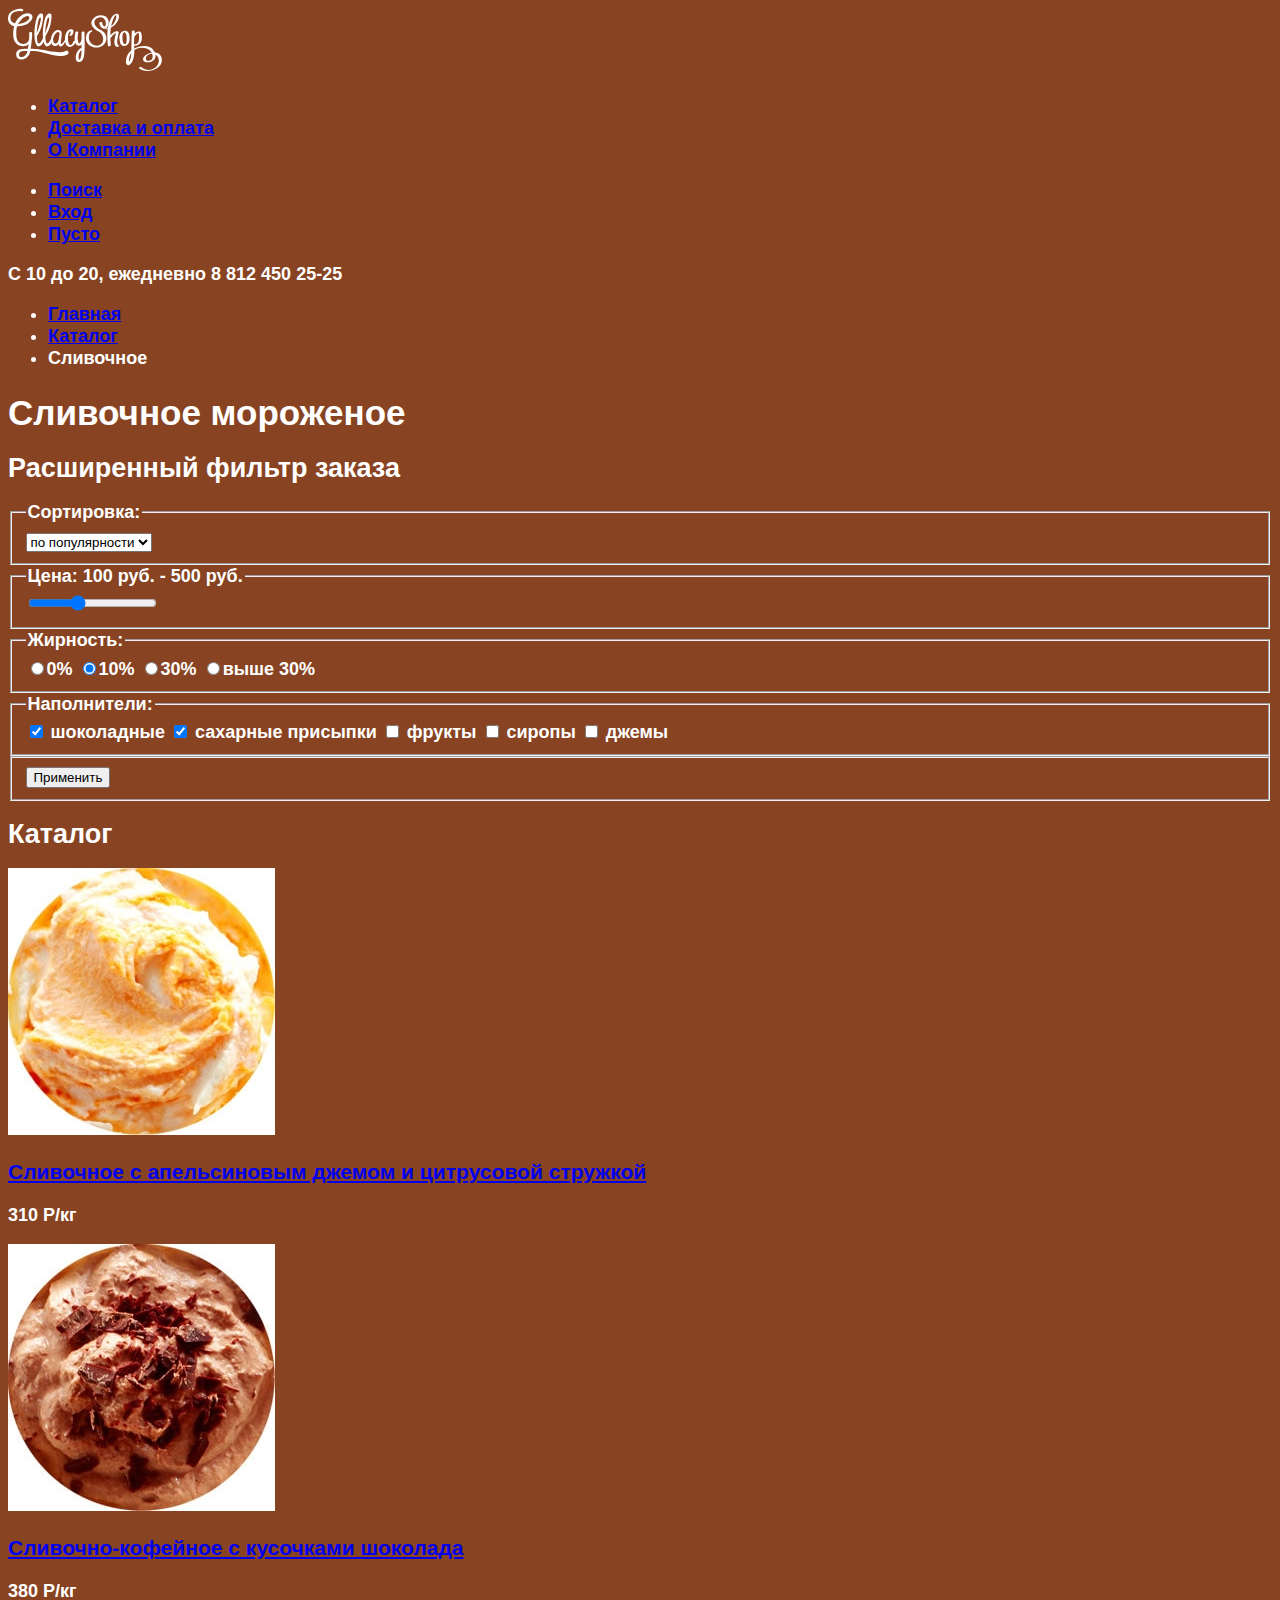
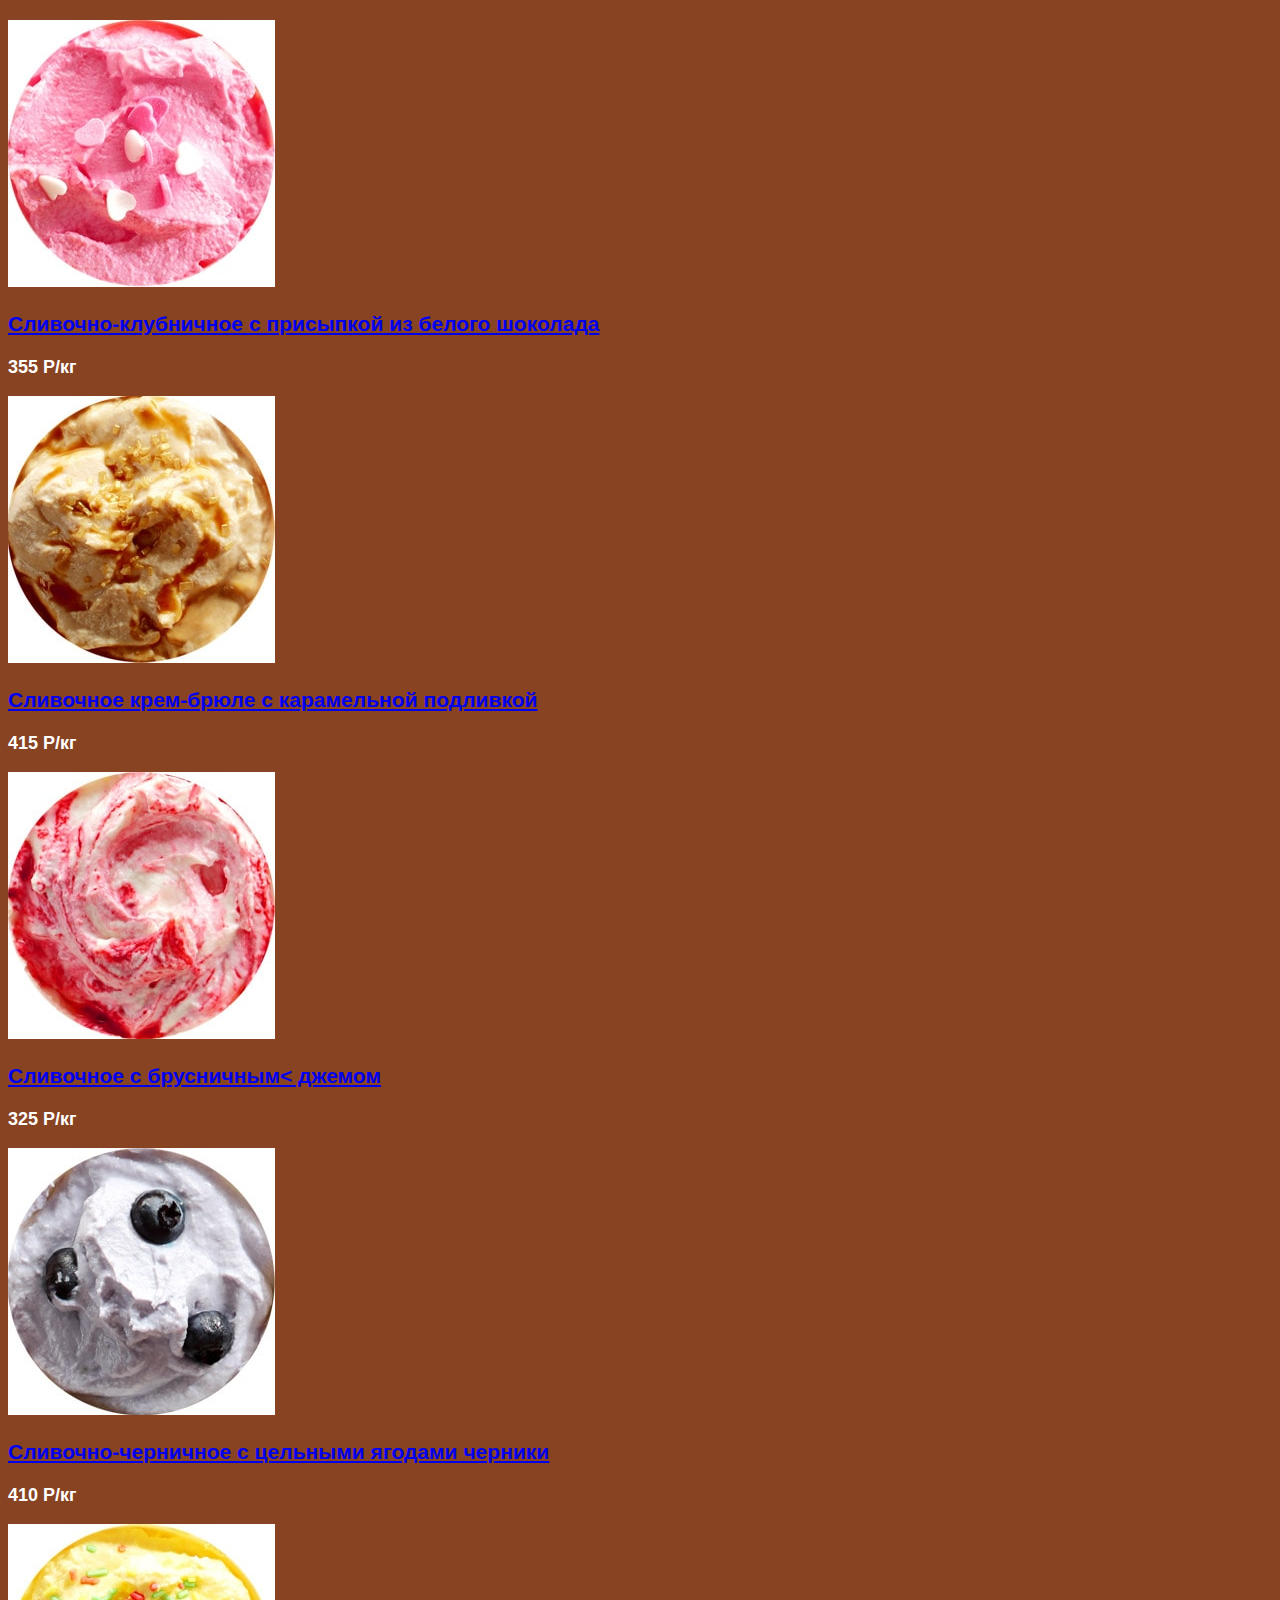
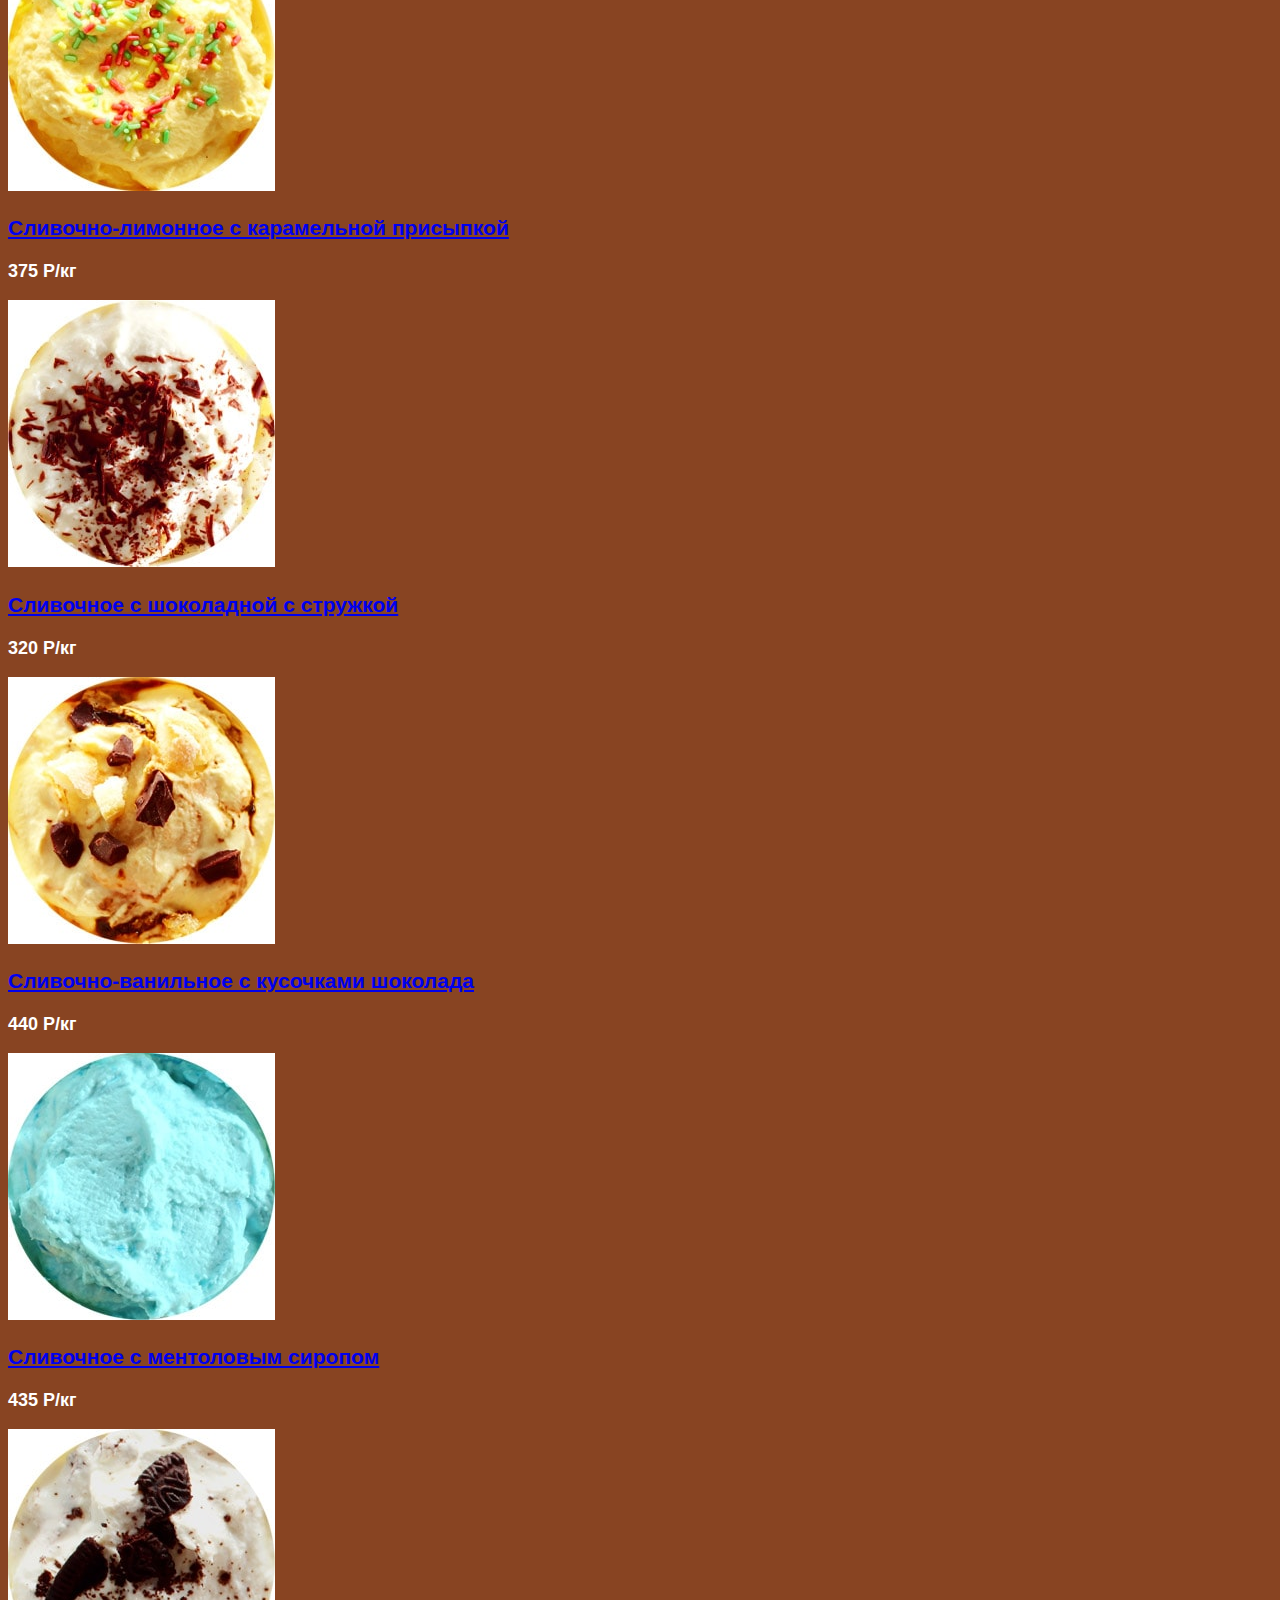
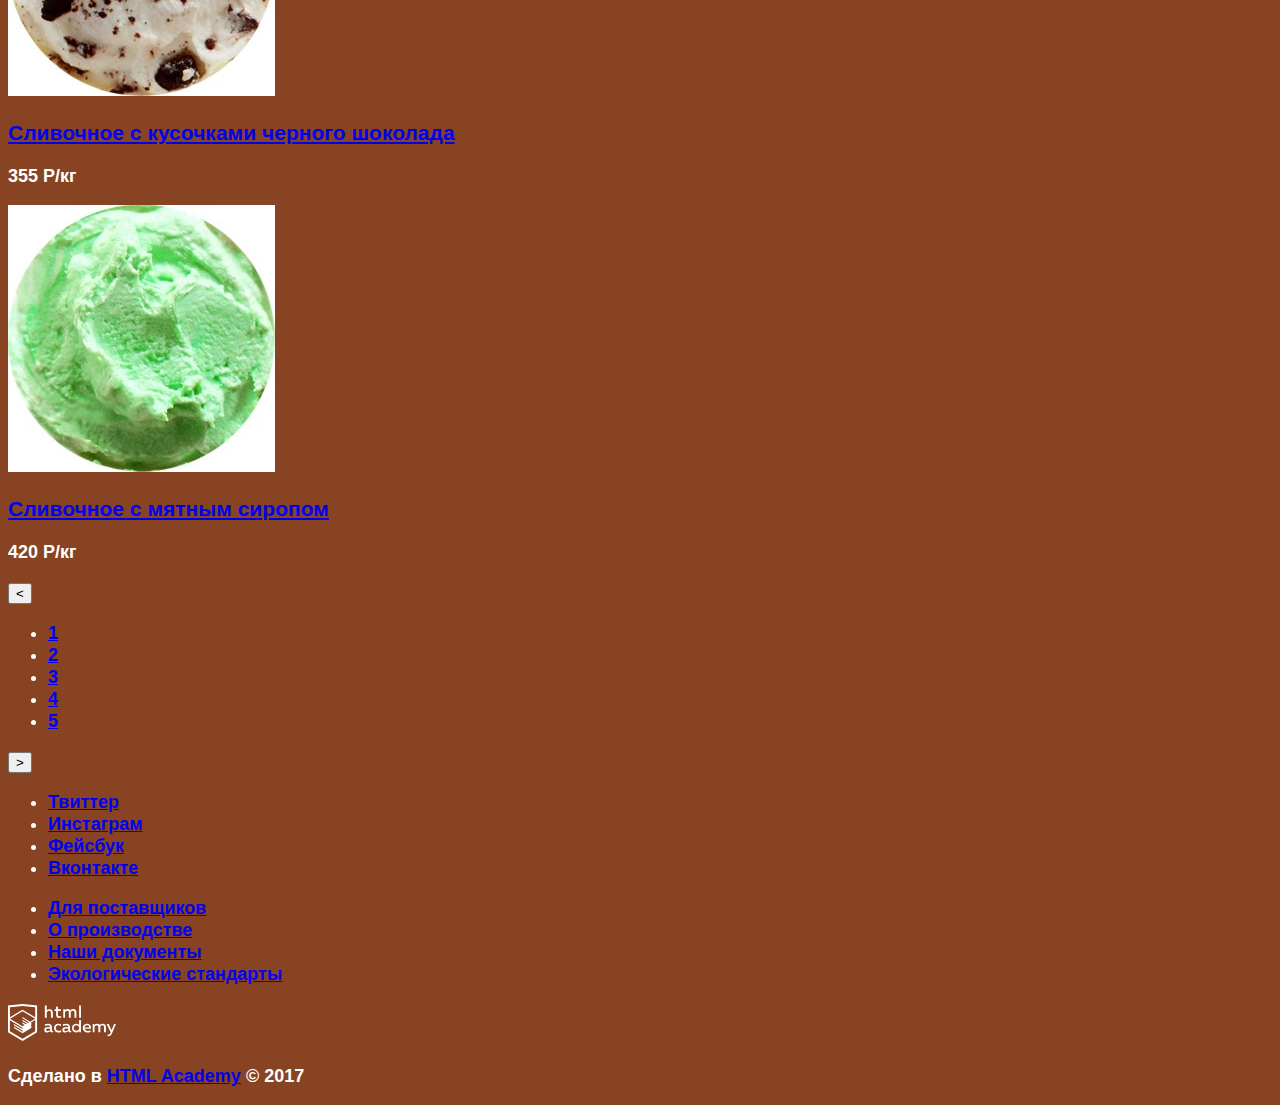
==== commit ce1b5388: "Работа с доступностью" ====
--- a/catalog.html
+++ b/catalog.html
@@ -8,7 +8,7 @@
     <body>
         <header class="header">
             <nav class="header_nav">
-                <a class="menu_site_logo">
+                <a class="menu_site_logo" href="index.html">
                   <img src="img/svg_gllacy/logo.svg" width="154" height="64" alt="Логотип Глейси">
                 </a>
                 <ul class="menu_site_list">
@@ -56,7 +56,7 @@
     				<fieldset class="filter_item">
     					<legend>Жирность:<br></legend>
     					<label><input name="fat" type="radio" value="0">0%</label>
-						<label><input name="fat" type="radio" value="10" checked>10%</label>
+						  <label><input name="fat" type="radio" value="10" checked>10%</label>
   						<label><input name="fat" type="radio" value="30">30%</label>
     					<label><input name="fat" type="radio" value="more than 30">выше 30%</label>
     				</fieldset>
@@ -71,7 +71,7 @@
     				</fieldset>
 
     				<fieldset class="filter_item">
-    					<input name="filter_btn" type="submit" value="Применить">
+    					<button class="filter_btn" name="filter_btn_send" type="submit">Применить</button>
     				</fieldset>
     			</form>
     		</section>
@@ -80,70 +80,94 @@
                 <h2 class="visually_hidden">Каталог</h2>
                 
     			<article class="catalog_box">
-      				<img class="catalog_img" src="img/icecream_orange.jpg" width="267" height="267" alt="Фото мороженого">
-      				<p><span class="catalog_price">310</span> Р/кг</p>
-      				<a class="catalog_link" href="#">Сливочное с апельсиновым джемом и цитрусовой стружкой</a>
+                    <a  class="catalog_link" href="#">
+                        <img class="catalog_img" src="img/icecream_orange.jpg" width="267" height="267" alt="Сливочное с апельсиновым джемом и цитрусовой стружкой">
+                        <h3>Сливочное с апельсиновым джемом и цитрусовой стружкой</h3>
+      			   </a>
+                    <p><span class="catalog_price">310 Р</span>/кг</p>
+      		    </article>
+      		    <article class="catalog_item">
+                    <a  class="catalog_link" href="#">
+                        <img class="catalog_img" src="img/icecream_coffee.jpg" width="267" height="267" alt="Сливочно-кофейное с кусочками шоколада">
+                        <h3>Сливочно-кофейное с кусочками шоколада</h3>
+                    </a>
+                    <p><span class="catalog_price">380 Р</span>/кг</p>
+      			</article>
+                <article class="catalog_item">
+      				<a  class="catalog_link" href="#">
+                        <img class="catalog_img" src="img/icecream_strawberry.jpg" width="267" height="267" alt="Сливочно-клубничное с присыпкой из белого шоколада">
+                        <h3>Сливочно-клубничное с присыпкой из белого шоколада</h3>
+                    </a>
+                    <p><span class="catalog_price">355 Р</span>/кг</p>
       			</article>
       			<article class="catalog_item">
-      				<img class="catalog_img" src="img/icecream_coffee.jpg" width="267" height="267" alt="Фото мороженого">
-      				<p><span class="catalog_price">380</span> Р/кг</p>
-      				<a class="catalog_link" href="#">Сливочно-кофейное с кусочками шоколада</a>
-      			</article>
-      			<article class="catalog_item">
-      				<img class="catalog_img" src="img/icecream_strawberry.jpg" width="267" height="267" alt="Фото мороженого">
-      				<p><span class="catalog_price">355</span> Р/кг</p>
-      				<a class="catalog_link" href="#">Сливочно-клубничное с присыпкой из белого шоколада</a>
-      			</article>
-      			<article class="catalog_item">
-      				<img class="catalog_img" src="img/icecream_caramel.jpg" width="267" height="267" alt="Фото мороженого">
-      				<p><span class="catalog_price">415</span> Р/кг</p>
-      				<a class="catalog_link" href="#">Сливочное крем-брюле с карамельной подливкой</a>
-      			</article>
-      			<article class="catalog_box">
-      				<img class="catalog_img" src="img/icecream_cranberries.jpg" width="267" height="267" alt="Фото мороженого">
-      				<p><span class="catalog_price">325</span> Р/кг</p>
-      				<a class="catalog_link" href="#">Сливочное с брусничным< джемом</a>
-      			</article>	
-      			<article class="catalog_box">
-      				<img class="catalog_img" src="img/icecream_blueberries.jpg" width="267" height="267" alt="Фото мороженого">
-      				<p><span class="catalog_price">410</span> Р/кг</p>
-      				<a class="catalog_link" href="#">Сливочно-черничное с цельными ягодами черники</a>
-      			</article>	
-      			<article class="catalog_box">
-      				<img class="catalog_img" src="img/icecream_lemon.jpg" width="267" height="267" alt="Фото мороженого">
-      				<p><span class="catalog_price">375</span> Р/кг</p>
-      				<a class="catalog_link" href="#">Сливочно-лимонное с карамельной присыпкой</a>
-      			</article>	
-      			<article class="catalog_box">
-      				<img class="catalog_img" src="img/icecream_choco_1.jpg" width="267" height="267" alt="Фото мороженого">
-      				<p><span class="catalog_price">320</span> Р/кг</p>
-      				<a class="catalog_link" href="#">Сливочное с шоколадной с стружкой</a>
-      			</article>
-      			<article class="catalog_box">
-      				<img class="catalog_img" src="img/icecream_vanilla.jpg" width="267" height="267" alt="Фото мороженого">
-      				<p><span class="catalog_price">440</span> Р/кг</p>
-      				<a class="catalog_link" href="#">Сливочно-ванильное с кусочками шоколада</a>
-      			</article>	
-      			<article class="catalog_box">
-      				<img class="catalog_img" src="img/icecream_menthol.jpg" width="267" height="267" alt="Фото мороженого">
-      				<p><span class="catalog_price">435</span> Р/кг</p>
-      				<a class="catalog_link" href="#">Сливочное с ментоловым сиропом</a>
-      			</article>	
-      			<article class="catalog_box">
-      				<img class="catalog_img" src="img/icecream_choco_2.jpg" width="267" height="267" alt="Фото мороженого">
-      				<p><span class="catalog_price">355</span> Р/кг</p>
-      				<a class="catalog_link" href="#">Сливочное с кусочками черного шоколада</a>
-      			</article>	
-      			<article class="catalog_box">
-      				<img class="catalog_img" src="img/icecream_mint.jpg" width="267" height="267" alt="Фото мороженого">
-      				<p><span class="catalog_price">420</span> Р/кг</p>
-      				<a class="catalog_link" href="#">Сливочное с мятным сиропом</a>
+                    <a  class="catalog_link" href="#">
+      				    <img class="catalog_img" src="img/icecream_caramel.jpg" width="267" height="267" alt="Сливочное крем-брюле с карамельной подливкой">
+      				    <h3>Сливочное крем-брюле с карамельной подливкой</h3>
+                    </a>
+                    <p><span class="catalog_price">415 Р</span>/кг</p>
+      			</article>
+      			<article class="catalog_box">
+                    <a  class="catalog_link" href="#">
+      				    <img class="catalog_img" src="img/icecream_cranberries.jpg" width="267" height="267" alt="Сливочное с брусничным< джемом">
+      				    <h3>Сливочное с брусничным< джемом</h3>
+      				</a>
+                    <p><span class="catalog_price">325 Р</span>/кг</p>
+      			</article>	
+      			<article class="catalog_box">
+                    <a  class="catalog_link" href="#">
+      				  <img class="catalog_img" src="img/icecream_blueberries.jpg" width="267" height="267" alt="Сливочно-черничное с цельными ягодами черники">
+      				  <h3>Сливочно-черничное с цельными ягодами черники</h3>
+                    </a>
+                    <p><span class="catalog_price">410 Р</span>/кг</p>
+      			</article>	
+      			<article class="catalog_box">
+                    <a  class="catalog_link" href="#">
+      				    <img class="catalog_img" src="img/icecream_lemon.jpg" width="267" height="267" alt="Сливочно-лимонное с карамельной присыпкой">
+                        <h3>Сливочно-лимонное с карамельной присыпкой</h3>
+                    </a>
+      				<p><span class="catalog_price">375 Р</span>/кг</p>
+      			</article>	
+      			<article class="catalog_box">
+                    <a  class="catalog_link" href="#">
+                        <img class="catalog_img" src="img/icecream_choco_1.jpg" width="267" height="267" alt="Сливочное с шоколадной с стружкой">
+                        <h3>Сливочное с шоколадной с стружкой</h3>
+                    </a>
+      				<p><span class="catalog_price">320 Р</span>/кг</p>
+      			</article>
+      			<article class="catalog_box">
+                    <a  class="catalog_link" href="#">
+                        <img class="catalog_img" src="img/icecream_vanilla.jpg" width="267" height="267" alt="Сливочно-ванильное с кусочками шоколада">
+                        <h3>Сливочно-ванильное с кусочками шоколада</h3>
+                    </a>
+                    <p><span class="catalog_price">440 Р</span>/кг</p>
+      			</article>	
+      			<article class="catalog_box">
+                    <a  class="catalog_link" href="#">
+                        <img class="catalog_img" src="img/icecream_menthol.jpg" width="267" height="267" alt="Сливочное с ментоловым сиропом">
+                        <h3>Сливочное с ментоловым сиропом</h3>
+                    </a>
+      				<p><span class="catalog_price">435 Р</span>/кг</p>
+      			</article>	
+      			<article class="catalog_box">
+                    <a  class="catalog_link" href="#">
+      				    <img class="catalog_img" src="img/icecream_choco_2.jpg" width="267" height="267" alt="Сливочное с кусочками черного шоколада">
+                        <h3>Сливочное с кусочками черного шоколада</h3>
+                    </a>
+      				<p><span class="catalog_price">355 Р</span>/кг</p>
+      			</article>	
+      			<article class="catalog_box">
+                    <a  class="catalog_link" href="#">
+      				    <img class="catalog_img" src="img/icecream_mint.jpg" width="267" height="267" alt="Сливочное с мятным сиропом">
+                        <h3>Сливочное с мятным сиропом</h3>
+                    </a>
+      				<p><span class="catalog_price">420 Р</span>/кг</p>
       			</article>	
    			</section>
 
             <div class="pagination">
             	<form class="paginatuion_form" action="http//echo.htmlacademy.ru" method="get">
-            		<input class="pagination_btn" name="pagination_btn_left" type="submit" value="&lt;">
+            		<button class="pagination_btn" name="pagination_btn_left">&lt;</button>
 	                <ul class="pagination_list">
 	                    <li class="pagination-item"><a class="pagination_link" href="#">1</a></li>
 	                    <li class="pagination-item"><a class="pagination_link" href="#">2</a></li>
@@ -151,7 +175,7 @@
 	                    <li class="pagination-item"><a class="pagination_link" href="#">4</a></li>
 	                    <li class="pagination-item"><a class="pagination_link" href="#">5</a></li>
 	                </ul>
-                	<input class="pagination_btn" name="pagination_btn_right" type="submit" value="&gt;">
+                	<button class="pagination_btn" name="pagination_btn_right">&gt;</button>
                 </form>
             </div>
     	</main>
--- a/css/style.css
+++ b/css/style.css
@@ -1,34 +1,34 @@
 
 body {
 	font-size: 18px;
-	line-heaght: 22px;
+	line-height: 22px;
 	color: #ffffff;
 	font-weight: bold;
-	font-family: "Roboto";
+	font-family: "Roboto", "Arial", "sans-serif";
 	background-color: #884422;
 }
 
 .promo_icecream h3 {
 	font-size: 60px;
-	line-heaght: 60px;
+	line-height: 60px;
 	color: #ffffff;
 	font-weight: bold;
-	font-family: "Roboto";
+	font-family: "Roboto", "Arial", "sans-serif";
 }
 
 .bonus_info h3 {
 	font-size: 35px;
-	line-heaght: 41px;
+	line-height: 41px;
 	color: #ffffff;
 	font-weight: bold;
-	font-family: "Roboto";
+	font-family: "Roboto", "Arial", "sans-serif";
 }
 
 .container h1 {
 	font-size: 35px;
-	line-heaght: 41px;
+	line-height: 41px;
 	color: #ffffff;
 	font-weight: bold;
-	font-family: "Roboto";
+	font-family: "Roboto", "Arial", "sans-serif";
 }
 
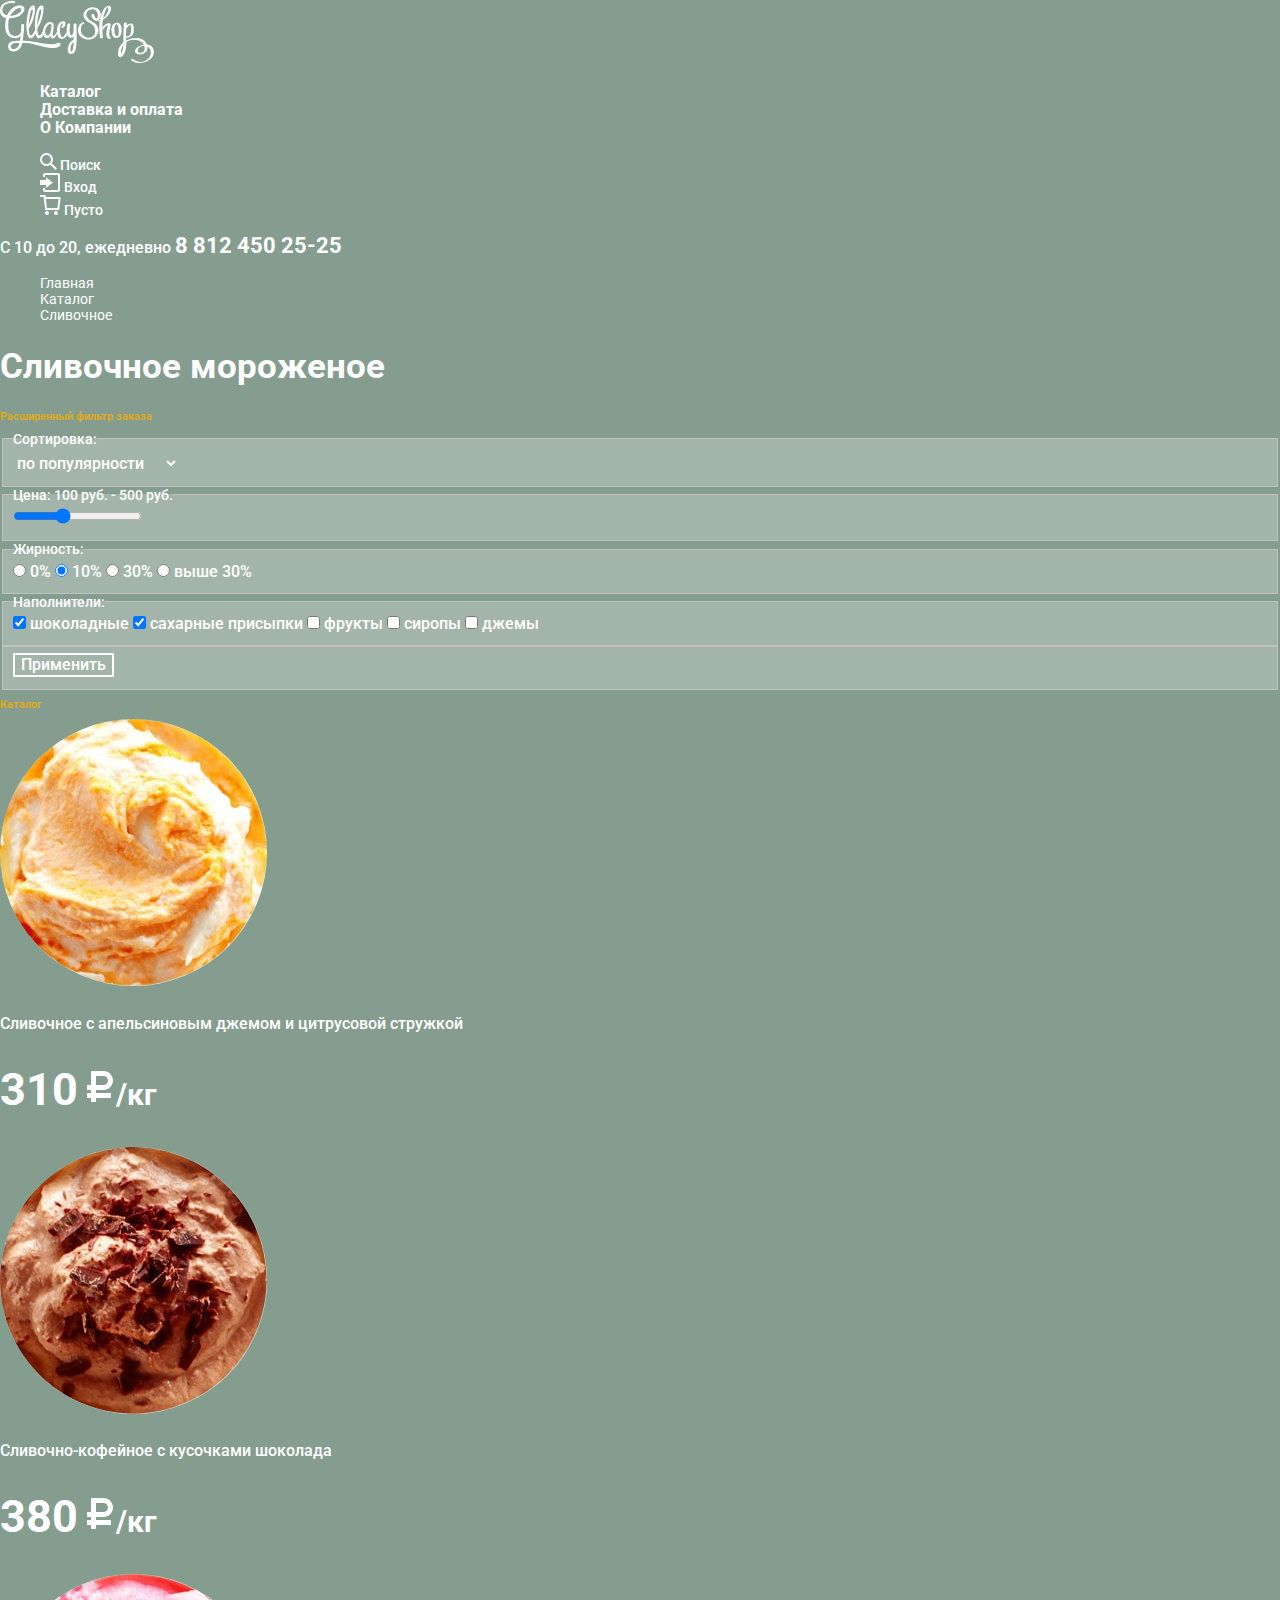
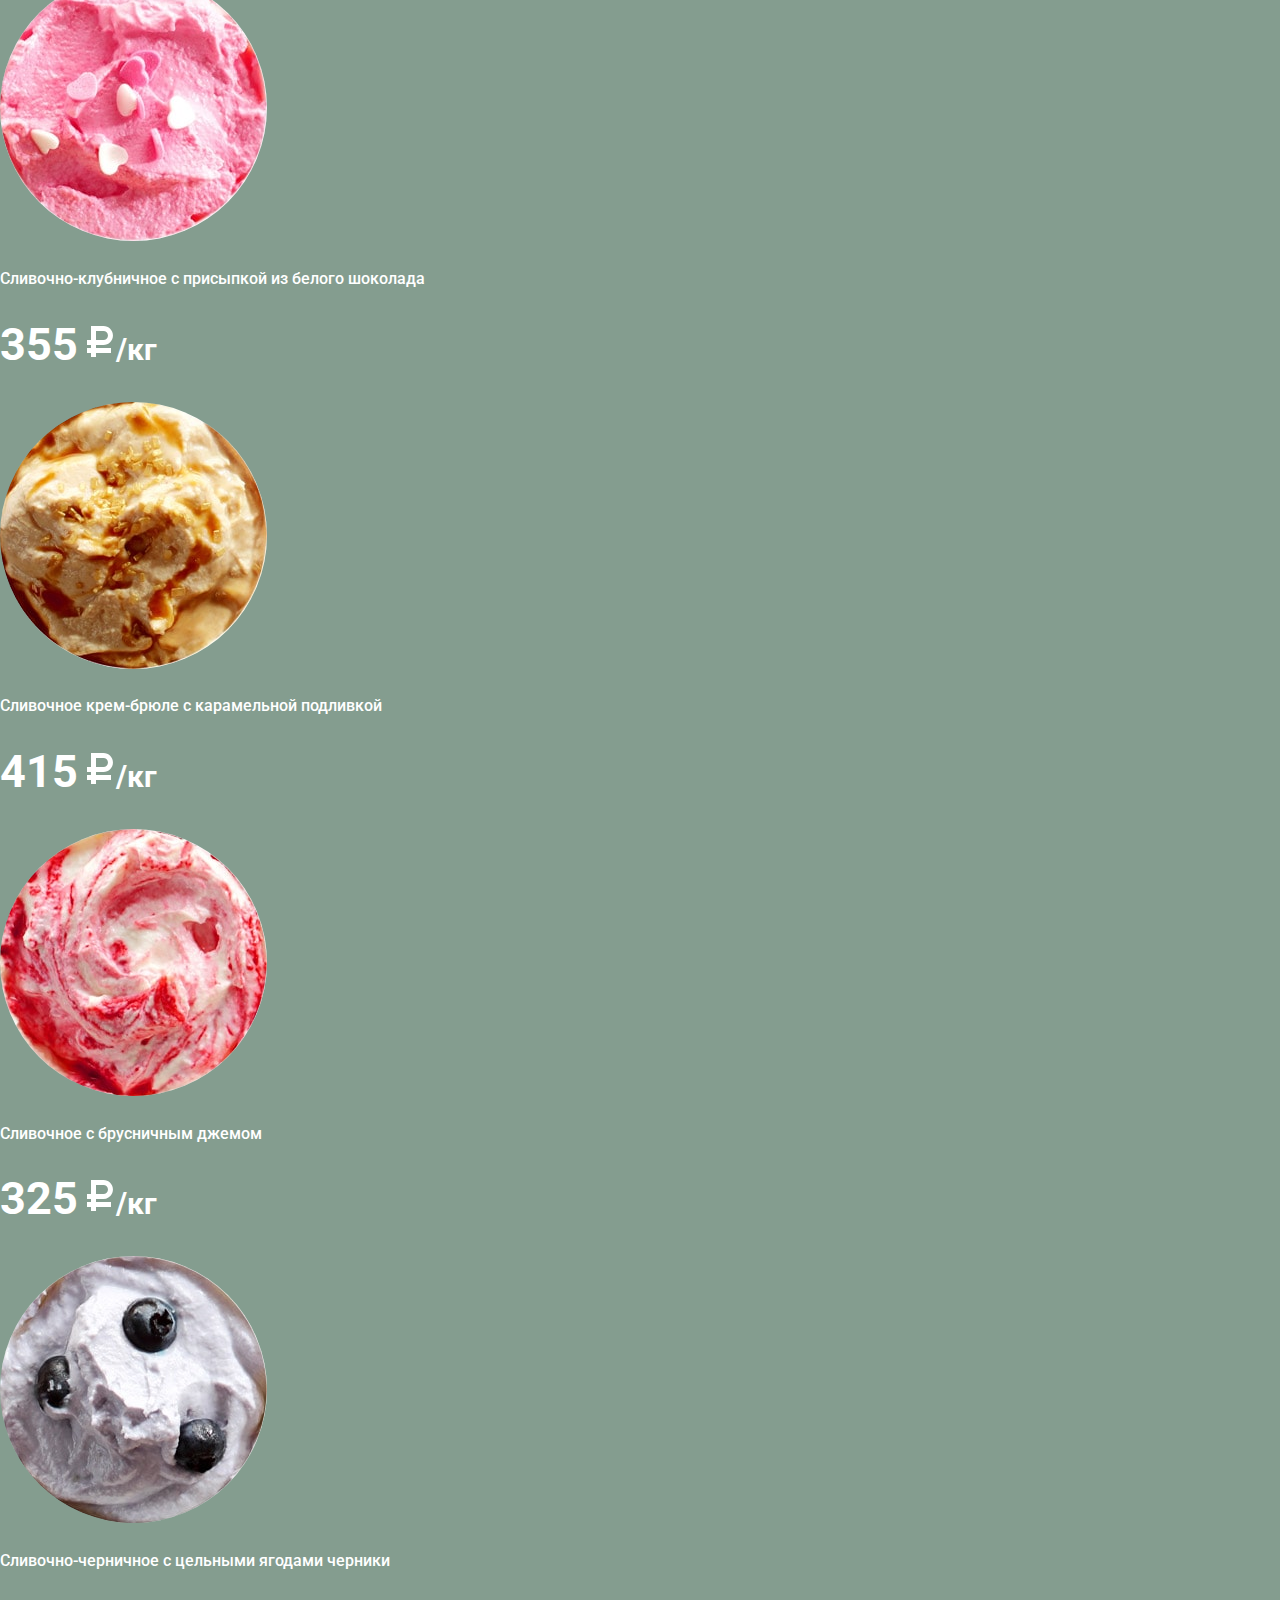
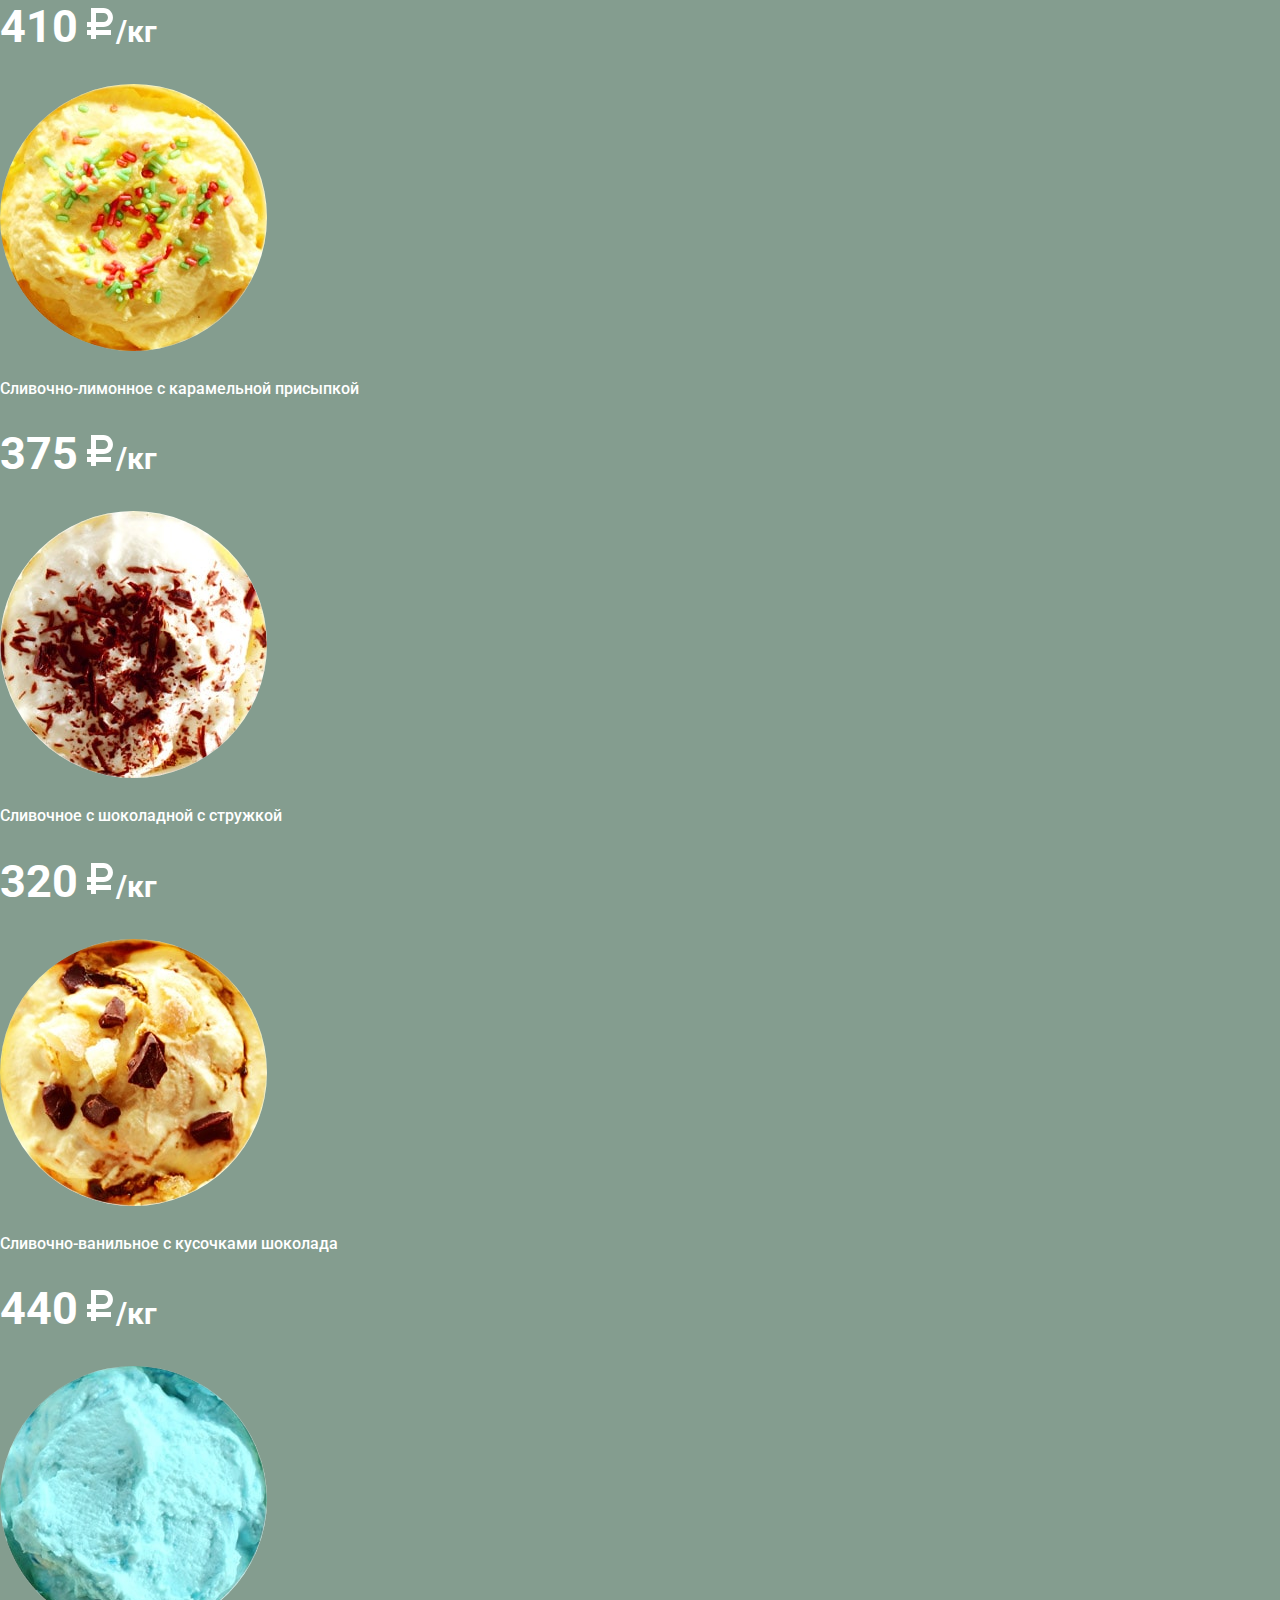
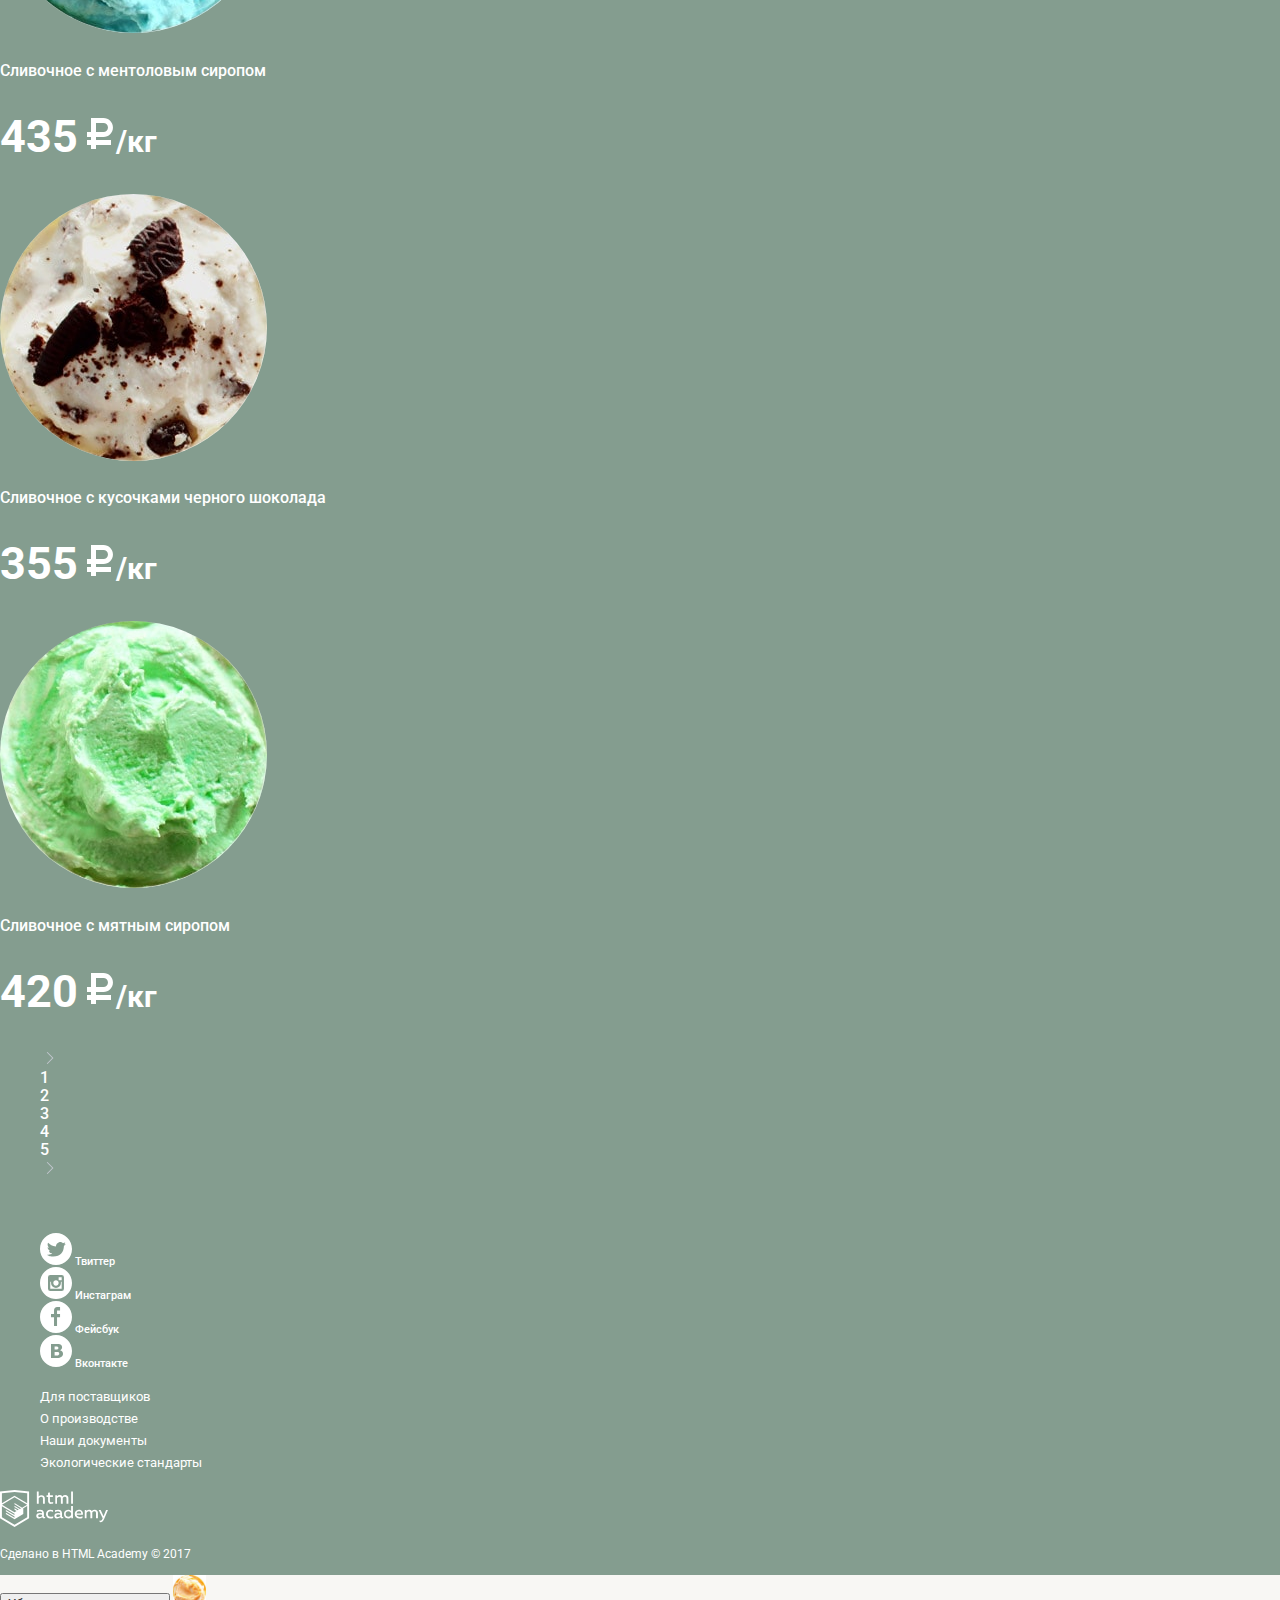
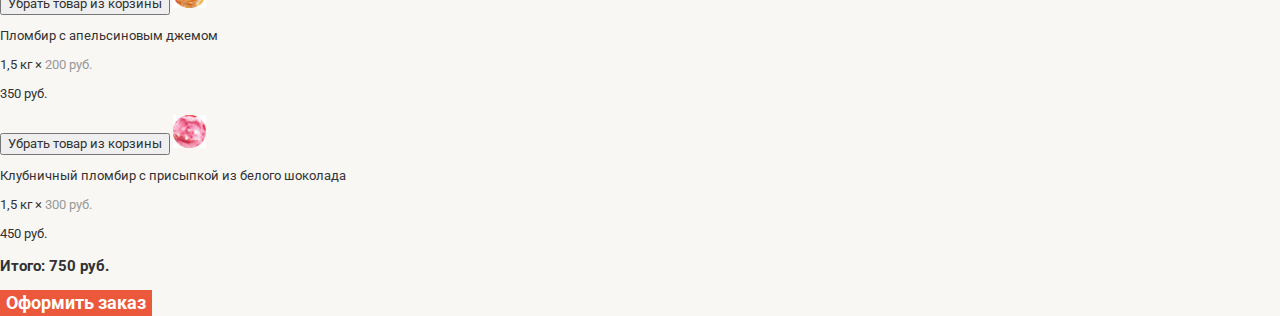
==== commit 39abcd0c: "Стилизация страницы" ====
--- a/catalog.html
+++ b/catalog.html
@@ -3,7 +3,9 @@
     <head>
         <meta charset="utf-8">
         <title>Глейси</title>
+        <link href="css/normalize.css" rel="stylesheet">
         <link href="css/style.css" rel="stylesheet">
+        <link href="https://fonts.googleapis.com/css?family=Roboto:400,500,700&amp;subset=cyrillic" rel="stylesheet">
     </head>
     <body>
         <header class="header">
@@ -12,28 +14,43 @@
                   <img src="img/svg_gllacy/logo.svg" width="154" height="64" alt="Логотип Глейси">
                 </a>
                 <ul class="menu_site_list">
-                  <li class="menu_site_item"><a href="#">Каталог</a></li>
-                  <li class="menu_site_item"><a href="#">Доставка и оплата</a></li>
-                  <li class="menu_site_item"><a href="#">О Компании</a></li>
+                    <li class="menu_site_item"><a href="#">Каталог</a></li>
+                    <li class="menu_site_item"><a href="#">Доставка и оплата</a></li>
+                    <li class="menu_site_item"><a href="#">О Компании</a></li>
                 </ul>
                 <ul class="menu_user_list">
-                  <li class="menu_user_item"><a href="#">Поиск</a></li>
-                  <li class="menu_user_item"><a href="#">Вход</a></li>
-                  <li class="menu_user_item"><a href="#">Пусто</a></li>
+                    <li class="menu_user_item">
+                        <a href="#">
+                            <svg xmlns="http://www.w3.org/2000/svg" xmlns:xlink="http://www.w3.org/1999/xlink" width="17" height="17" viewBox="0 0 17 17"><path fill="#fff" d="M16.958 15.527L11.75 10.32A6.455 6.455 0 0 0 13 6.5 6.5 6.5 0 1 0 6.5 13a6.465 6.465 0 0 0 3.839-1.263l5.205 5.204 1.414-1.414zM6.5 11C4.019 11 2 8.981 2 6.5S4.019 2 6.5 2 11 4.019 11 6.5 8.981 11 6.5 11z"/></svg>
+                            Поиск
+                        </a>
+                    </li>
+                    <li class="menu_user_item">
+                        <a href="#">
+                            <svg xmlns="http://www.w3.org/2000/svg" xmlns:xlink="http://www.w3.org/1999/xlink" width="21" height="19" viewBox="0 0 21 19"><g fill="#fff"><path d="M6 14.875L12.917 9.5 6 4.125v2.917H-.042v4.917H6z"/><path d="M18 0H5C3.9 0 3 .9 3 2v2h2V2h13v15H5v-2H3v2c0 1.1.9 2 2 2h13c1.1 0 2-.9 2-2V2c0-1.1-.9-2-2-2z"/></g></svg>
+                            Вход
+                        </a>
+                    </li>
+                    <li class="menu_user_item">
+                        <a href="#">
+                            <svg xmlns="http://www.w3.org/2000/svg" width="21" height="20" viewBox="0 0 21 20"><g fill="#fff"><path d="M5.657 2.031L5.422 0H0v2h3.64l1.5 13h13.988l1.699-12.969H5.657zM17.372 13H6.922L5.888 4.031h12.66L17.372 13z"/><circle cx="6.984" cy="18" r="2"/><circle cx="15.984" cy="18" r="2"/></g></svg>
+                            Пусто
+                        </a>
+                    </li>
                 </ul>
             </nav>
-            <p><span>С 10 до 20, ежедневно</span> <a class="phone"> 8 812 450 25-25</a></p>
+            <p><span>С 10 до 20, ежедневно</span> <a class="phone" href="#tel:"> 8 812 450 25-25</a></p>
         </header>
 
-      	<main class="container">
+      	<main class="container_catalog">
 
             <ul class="breadcbs">
                 <li class="breadcbs_item"><a href="index.html">Главная</a></li>
                 <li class="breadcbs_item"><a href="catalog-item.html">Каталог</a></li>
-                <li class="breadcbs_item_current">Сливочное</li>
+                <li class="breadcbs_item breadcbs_item_current">Сливочное</li>
             </ul>
 
-      		<h1>Сливочное мороженое</h1>
+      		<h1 class="container_catalog_title">Сливочное мороженое</h1>
 
       		<section class="filter">
                 <h2 class="visually_hidden">Расширенный фильтр заказа</h2>
@@ -43,8 +60,9 @@
       					<legend>Сортировка:<br></legend>
       					<select name="sorting">
       						<option value="popular">по популярности</option>
-      						<option value="cost">по цене</option>
-      						<option value="volume">по объему</option>
+      						<option value="lowcost">сначала недорогие</option>
+      						<option value="highcost">сначала дорогие</option>
+                            <option value="offat">по жирности</option>
       					</select>
       				</fieldset>
 
@@ -55,10 +73,10 @@
 
     				<fieldset class="filter_item">
     					<legend>Жирность:<br></legend>
-    					<label><input name="fat" type="radio" value="0">0%</label>
-						  <label><input name="fat" type="radio" value="10" checked>10%</label>
-  						<label><input name="fat" type="radio" value="30">30%</label>
-    					<label><input name="fat" type="radio" value="more than 30">выше 30%</label>
+    					<label><input name="fat" type="radio" value="0"> 0%</label>
+						  <label><input name="fat" type="radio" value="10" checked> 10%</label>
+  						<label><input name="fat" type="radio" value="30"> 30%</label>
+    					<label><input name="fat" type="radio" value="more than 30"> выше 30%</label>
     				</fieldset>
 
     				<fieldset class="filter_item">
@@ -71,7 +89,7 @@
     				</fieldset>
 
     				<fieldset class="filter_item">
-    					<button class="filter_btn" name="filter_btn_send" type="submit">Применить</button>
+    					<button class="filter_btn" type="submit">Применить</button>
     				</fieldset>
     			</form>
     		</section>
@@ -79,113 +97,117 @@
     		<section class="catalog">
                 <h2 class="visually_hidden">Каталог</h2>
                 
-    			<article class="catalog_box">
-                    <a  class="catalog_link" href="#">
-                        <img class="catalog_img" src="img/icecream_orange.jpg" width="267" height="267" alt="Сливочное с апельсиновым джемом и цитрусовой стружкой">
-                        <h3>Сливочное с апельсиновым джемом и цитрусовой стружкой</h3>
-      			   </a>
-                    <p><span class="catalog_price">310 Р</span>/кг</p>
+    			<article class="catalog_item">
+                    <img src="img/icecream_orange.jpg" width="267" height="267" alt="Сливочное с апельсиновым джемом и цитрусовой стружкой">
+                    <h3><a class="catalog_link" href="#">Сливочное с апельсиновым джемом и цитрусовой стружкой</a></h3>
+      			    <p><span class="catalog_price">310</span> <svg xmlns="http://www.w3.org/2000/svg" width="31" height="36" viewBox="0 0 31 36"><path fill="#FFF" d="M11 21h7.451c5.247 0 9.5-4.253 9.5-9.5S23.698 2 18.451 2H6v14H2v5h4v3H2v5h4v4h5v-4h15v-5H11v-3zm0-14h7.451v-.03a4.53 4.53 0 0 1 0 9.06V16H11V7z"/></svg>/кг</p>
       		    </article>
       		    <article class="catalog_item">
-                    <a  class="catalog_link" href="#">
-                        <img class="catalog_img" src="img/icecream_coffee.jpg" width="267" height="267" alt="Сливочно-кофейное с кусочками шоколада">
-                        <h3>Сливочно-кофейное с кусочками шоколада</h3>
-                    </a>
-                    <p><span class="catalog_price">380 Р</span>/кг</p>
+                    <img class="catalog_img" src="img/icecream_coffee.jpg" width="267" height="267" alt="Сливочно-кофейное с кусочками шоколада">
+                    <h3><a class="catalog_link" href="#">Сливочно-кофейное с кусочками шоколада</a></h3>
+                    <p><span class="catalog_price">380</span> <svg xmlns="http://www.w3.org/2000/svg" width="31" height="36" viewBox="0 0 31 36"><path fill="#FFF" d="M11 21h7.451c5.247 0 9.5-4.253 9.5-9.5S23.698 2 18.451 2H6v14H2v5h4v3H2v5h4v4h5v-4h15v-5H11v-3zm0-14h7.451v-.03a4.53 4.53 0 0 1 0 9.06V16H11V7z"/></svg>/кг</p>
       			</article>
                 <article class="catalog_item">
-      				<a  class="catalog_link" href="#">
-                        <img class="catalog_img" src="img/icecream_strawberry.jpg" width="267" height="267" alt="Сливочно-клубничное с присыпкой из белого шоколада">
-                        <h3>Сливочно-клубничное с присыпкой из белого шоколада</h3>
-                    </a>
-                    <p><span class="catalog_price">355 Р</span>/кг</p>
-      			</article>
-      			<article class="catalog_item">
-                    <a  class="catalog_link" href="#">
-      				    <img class="catalog_img" src="img/icecream_caramel.jpg" width="267" height="267" alt="Сливочное крем-брюле с карамельной подливкой">
-      				    <h3>Сливочное крем-брюле с карамельной подливкой</h3>
-                    </a>
-                    <p><span class="catalog_price">415 Р</span>/кг</p>
-      			</article>
-      			<article class="catalog_box">
-                    <a  class="catalog_link" href="#">
-      				    <img class="catalog_img" src="img/icecream_cranberries.jpg" width="267" height="267" alt="Сливочное с брусничным< джемом">
-      				    <h3>Сливочное с брусничным< джемом</h3>
-      				</a>
-                    <p><span class="catalog_price">325 Р</span>/кг</p>
-      			</article>	
-      			<article class="catalog_box">
-                    <a  class="catalog_link" href="#">
-      				  <img class="catalog_img" src="img/icecream_blueberries.jpg" width="267" height="267" alt="Сливочно-черничное с цельными ягодами черники">
-      				  <h3>Сливочно-черничное с цельными ягодами черники</h3>
-                    </a>
-                    <p><span class="catalog_price">410 Р</span>/кг</p>
-      			</article>	
-      			<article class="catalog_box">
-                    <a  class="catalog_link" href="#">
-      				    <img class="catalog_img" src="img/icecream_lemon.jpg" width="267" height="267" alt="Сливочно-лимонное с карамельной присыпкой">
-                        <h3>Сливочно-лимонное с карамельной присыпкой</h3>
-                    </a>
-      				<p><span class="catalog_price">375 Р</span>/кг</p>
-      			</article>	
-      			<article class="catalog_box">
-                    <a  class="catalog_link" href="#">
-                        <img class="catalog_img" src="img/icecream_choco_1.jpg" width="267" height="267" alt="Сливочное с шоколадной с стружкой">
-                        <h3>Сливочное с шоколадной с стружкой</h3>
-                    </a>
-      				<p><span class="catalog_price">320 Р</span>/кг</p>
-      			</article>
-      			<article class="catalog_box">
-                    <a  class="catalog_link" href="#">
-                        <img class="catalog_img" src="img/icecream_vanilla.jpg" width="267" height="267" alt="Сливочно-ванильное с кусочками шоколада">
-                        <h3>Сливочно-ванильное с кусочками шоколада</h3>
-                    </a>
-                    <p><span class="catalog_price">440 Р</span>/кг</p>
-      			</article>	
-      			<article class="catalog_box">
-                    <a  class="catalog_link" href="#">
-                        <img class="catalog_img" src="img/icecream_menthol.jpg" width="267" height="267" alt="Сливочное с ментоловым сиропом">
-                        <h3>Сливочное с ментоловым сиропом</h3>
-                    </a>
-      				<p><span class="catalog_price">435 Р</span>/кг</p>
-      			</article>	
-      			<article class="catalog_box">
-                    <a  class="catalog_link" href="#">
-      				    <img class="catalog_img" src="img/icecream_choco_2.jpg" width="267" height="267" alt="Сливочное с кусочками черного шоколада">
-                        <h3>Сливочное с кусочками черного шоколада</h3>
-                    </a>
-      				<p><span class="catalog_price">355 Р</span>/кг</p>
-      			</article>	
-      			<article class="catalog_box">
-                    <a  class="catalog_link" href="#">
-      				    <img class="catalog_img" src="img/icecream_mint.jpg" width="267" height="267" alt="Сливочное с мятным сиропом">
-                        <h3>Сливочное с мятным сиропом</h3>
-                    </a>
-      				<p><span class="catalog_price">420 Р</span>/кг</p>
+      				<img class="catalog_img" src="img/icecream_strawberry.jpg" width="267" height="267" alt="Сливочно-клубничное с присыпкой из белого шоколада">
+                    <h3><a  class="catalog_link" href="#">Сливочно-клубничное с присыпкой из белого шоколада</a></h3>
+                    <p><span class="catalog_price">355</span> <svg xmlns="http://www.w3.org/2000/svg" width="31" height="36" viewBox="0 0 31 36"><path fill="#FFF" d="M11 21h7.451c5.247 0 9.5-4.253 9.5-9.5S23.698 2 18.451 2H6v14H2v5h4v3H2v5h4v4h5v-4h15v-5H11v-3zm0-14h7.451v-.03a4.53 4.53 0 0 1 0 9.06V16H11V7z"/></svg>/кг</p>
+      			</article>
+      			<article class="catalog_item">
+                    <img class="catalog_img" src="img/icecream_caramel.jpg" width="267" height="267" alt="Сливочное крем-брюле с карамельной подливкой">
+      				<h3><a class="catalog_link" href="#">Сливочное крем-брюле с карамельной подливкой</a></h3>
+                    <p><span class="catalog_price">415</span> <svg xmlns="http://www.w3.org/2000/svg" width="31" height="36" viewBox="0 0 31 36"><path fill="#FFF" d="M11 21h7.451c5.247 0 9.5-4.253 9.5-9.5S23.698 2 18.451 2H6v14H2v5h4v3H2v5h4v4h5v-4h15v-5H11v-3zm0-14h7.451v-.03a4.53 4.53 0 0 1 0 9.06V16H11V7z"/></svg>/кг</p>
+      			</article>
+      			<article class="catalog_item">
+                    <img class="catalog_img" src="img/icecream_cranberries.jpg" width="267" height="267" alt="Сливочное с брусничным< джемом">
+      				<h3><a class="catalog_link" href="#">Сливочное с брусничным джемом</a></h3>
+      				<p><span class="catalog_price">325</span> <svg xmlns="http://www.w3.org/2000/svg" width="31" height="36" viewBox="0 0 31 36"><path fill="#FFF" d="M11 21h7.451c5.247 0 9.5-4.253 9.5-9.5S23.698 2 18.451 2H6v14H2v5h4v3H2v5h4v4h5v-4h15v-5H11v-3zm0-14h7.451v-.03a4.53 4.53 0 0 1 0 9.06V16H11V7z"/></svg>/кг</p>
+      			</article>	
+      			<article class="catalog_item">
+                    <img class="catalog_img" src="img/icecream_blueberries.jpg" width="267" height="267" alt="Сливочно-черничное с цельными ягодами черники">
+      				<h3><a class="catalog_link" href="#">Сливочно-черничное с цельными ягодами черники</a></h3>
+                    <p><span class="catalog_price">410</span> <svg xmlns="http://www.w3.org/2000/svg" width="31" height="36" viewBox="0 0 31 36"><path fill="#FFF" d="M11 21h7.451c5.247 0 9.5-4.253 9.5-9.5S23.698 2 18.451 2H6v14H2v5h4v3H2v5h4v4h5v-4h15v-5H11v-3zm0-14h7.451v-.03a4.53 4.53 0 0 1 0 9.06V16H11V7z"/></svg>/кг</p>
+      			</article>	
+      			<article class="catalog_item">
+                    <img class="catalog_img" src="img/icecream_lemon.jpg" width="267" height="267" alt="Сливочно-лимонное с карамельной присыпкой">
+                    <h3><a class="catalog_link" href="#">Сливочно-лимонное с карамельной присыпкой</a></h3>
+                    <p><span class="catalog_price">375</span> <svg xmlns="http://www.w3.org/2000/svg" width="31" height="36" viewBox="0 0 31 36"><path fill="#FFF" d="M11 21h7.451c5.247 0 9.5-4.253 9.5-9.5S23.698 2 18.451 2H6v14H2v5h4v3H2v5h4v4h5v-4h15v-5H11v-3zm0-14h7.451v-.03a4.53 4.53 0 0 1 0 9.06V16H11V7z"/></svg>/кг</p>
+      			</article>	
+      			<article class="catalog_item">
+                    <img class="catalog_img" src="img/icecream_choco_1.jpg" width="267" height="267" alt="Сливочное с шоколадной с стружкой">
+                    <h3><a class="catalog_link" href="#">Сливочное с шоколадной с стружкой</a></h3>
+                    <p><span class="catalog_price">320</span> <svg xmlns="http://www.w3.org/2000/svg" width="31" height="36" viewBox="0 0 31 36"><path fill="#FFF" d="M11 21h7.451c5.247 0 9.5-4.253 9.5-9.5S23.698 2 18.451 2H6v14H2v5h4v3H2v5h4v4h5v-4h15v-5H11v-3zm0-14h7.451v-.03a4.53 4.53 0 0 1 0 9.06V16H11V7z"/></svg>/кг</p>
+      			</article>
+      			<article class="catalog_item">
+                    <img class="catalog_img" src="img/icecream_vanilla.jpg" width="267" height="267" alt="Сливочно-ванильное с кусочками шоколада">
+                    <h3><a class="catalog_link" href="#">Сливочно-ванильное с кусочками шоколада</a></h3>
+                    <p><span class="catalog_price">440</span> <svg xmlns="http://www.w3.org/2000/svg" width="31" height="36" viewBox="0 0 31 36"><path fill="#FFF" d="M11 21h7.451c5.247 0 9.5-4.253 9.5-9.5S23.698 2 18.451 2H6v14H2v5h4v3H2v5h4v4h5v-4h15v-5H11v-3zm0-14h7.451v-.03a4.53 4.53 0 0 1 0 9.06V16H11V7z"/></svg>/кг</p>
+      			</article>	
+      			<article class="catalog_item">
+                    <img class="catalog_img" src="img/icecream_menthol.jpg" width="267" height="267" alt="Сливочное с ментоловым сиропом">
+                    <h3><a class="catalog_link">Сливочное с ментоловым сиропом</a></h3>
+                    <p><span class="catalog_price">435</span> <svg xmlns="http://www.w3.org/2000/svg" width="31" height="36" viewBox="0 0 31 36"><path fill="#FFF" d="M11 21h7.451c5.247 0 9.5-4.253 9.5-9.5S23.698 2 18.451 2H6v14H2v5h4v3H2v5h4v4h5v-4h15v-5H11v-3zm0-14h7.451v-.03a4.53 4.53 0 0 1 0 9.06V16H11V7z"/></svg>/кг</p>
+      			</article>	
+      			<article class="catalog_item">
+                    <img class="catalog_img" src="img/icecream_choco_2.jpg" width="267" height="267" alt="Сливочное с кусочками черного шоколада">
+                    <h3><a class="catalog_link">Сливочное с кусочками черного шоколада</a></h3>
+                    <p><span class="catalog_price">355</span> <svg xmlns="http://www.w3.org/2000/svg" width="31" height="36" viewBox="0 0 31 36"><path fill="#FFF" d="M11 21h7.451c5.247 0 9.5-4.253 9.5-9.5S23.698 2 18.451 2H6v14H2v5h4v3H2v5h4v4h5v-4h15v-5H11v-3zm0-14h7.451v-.03a4.53 4.53 0 0 1 0 9.06V16H11V7z"/></svg>/кг</p>
+      			</article>	
+      			<article class="catalog_item">
+                    <img class="catalog_img" src="img/icecream_mint.jpg" width="267" height="267" alt="Сливочное с мятным сиропом">
+                    <h3><a class="catalog_link" href="#">Сливочное с мятным сиропом</a></h3>
+                    <p><span class="catalog_price">420</span> <svg xmlns="http://www.w3.org/2000/svg" width="31" height="36" viewBox="0 0 31 36"><path fill="#FFF" d="M11 21h7.451c5.247 0 9.5-4.253 9.5-9.5S23.698 2 18.451 2H6v14H2v5h4v3H2v5h4v4h5v-4h15v-5H11v-3zm0-14h7.451v-.03a4.53 4.53 0 0 1 0 9.06V16H11V7z"/></svg>/кг</p>
       			</article>	
    			</section>
 
             <div class="pagination">
             	<form class="paginatuion_form" action="http//echo.htmlacademy.ru" method="get">
-            		<button class="pagination_btn" name="pagination_btn_left">&lt;</button>
 	                <ul class="pagination_list">
-	                    <li class="pagination-item"><a class="pagination_link" href="#">1</a></li>
-	                    <li class="pagination-item"><a class="pagination_link" href="#">2</a></li>
-	                    <li class="pagination-item"><a class="pagination_link" href="#">3</a></li>
-	                    <li class="pagination-item"><a class="pagination_link" href="#">4</a></li>
-	                    <li class="pagination-item"><a class="pagination_link" href="#">5</a></li>
+                        <li class="pagination_item">
+                            <button class="pagination_btn pagination_btn_left" name="pagination_btn_left">
+                                <svg xmlns="http://www.w3.org/2000/svg" width="8" height="12" viewBox="0 0 8 12"><path fill="#C1C6CE" d="M7.237 5.642L1.729.133a.506.506 0 1 0-.716.716L6.163 6l-5.151 5.15a.507.507 0 0 0 .716.717l5.509-5.509a.504.504 0 0 0 0-.716z"/></svg>      
+                            </button>
+                        </li>
+	                    <li class="pagination_item"><a class="pagination_link" href="#">1</a></li>
+	                    <li class="pagination_item"><a class="pagination_link" href="#">2</a></li>
+	                    <li class="pagination_item"><a class="pagination_link" href="#">3</a></li>
+	                    <li class="pagination_item"><a class="pagination_link" href="#">4</a></li>
+	                    <li class="pagination_item"><a class="pagination_link" href="#">5</a></li>
+                        <li class="pagination_item">
+                            <button class="pagination_btn pagination_btn_right" name="pagination_btn_right">
+                                <svg xmlns="http://www.w3.org/2000/svg" width="8" height="12" viewBox="0 0 8 12"><path fill="#C1C6CE" d="M7.237 5.642L1.729.133a.506.506 0 1 0-.716.716L6.163 6l-5.151 5.15a.507.507 0 0 0 .716.717l5.509-5.509a.504.504 0 0 0 0-.716z"/></svg>
+                            </button>
+                        </li>
 	                </ul>
-                	<button class="pagination_btn" name="pagination_btn_right">&gt;</button>
                 </form>
             </div>
-    	</main>
+    	</main><br>
       	
       <footer class="footer">
   			<ul class="social_menu">
-  				<li class="social_item"><a href="#">Твиттер</a></li>
-  				<li class="social_item"><a href="#">Инстаграм</a></li>
-  				<li class="social_item"><a href="#">Фейсбук</a></li>
-  				<li class="social_item"><a href="#">Вконтакте</a></li>
+  				<li class="social_item visually_hidden">
+                    <a href="#">
+                        <svg xmlns="http://www.w3.org/2000/svg" width="32" height="32" viewBox="0 0 32 32"><path fill="#FFF" d="M16 0C7.164 0 0 7.164 0 16c0 8.837 7.164 16 16 16 8.837 0 16-7.163 16-16 0-8.836-7.163-16-16-16zm7.944 12.809c-.251 6.516-3.463 10.832-10.992 10.702h-.486c-.447 0-4.543-.443-5.344-1.823 2.479.19 4.247-.406 5.12-1.136-1.048-.289-2.923-.461-3.251-2.848.384.104.618.221 1.299.113-1.307-.824-2.758-1.519-2.679-3.643.311.317 1.164.518 1.46.457-.768-.233-2.149-3.244-.974-4.781 1.984 1.79 4.075 3.482 7.804 3.643.227-2.214 1.24-3.699 3.168-4.325 1.84-.479 3.255.26 3.901 1.138.737-.224 1.453-.466 2.193-.685-.004.833-.569 1.463-.935 1.709.747.165 1.423-.475 1.423-.475-.184.963-1.094 1.725-1.707 1.954z"/></svg>
+                        Твиттер
+                    </a>
+                </li>
+                <li class="social_item visually_hidden">
+                    <a href="#">
+                        <svg xmlns="http://www.w3.org/2000/svg" width="32" height="32" viewBox="0 0 32 32"><g fill="#FFF"><path d="M20.916 16a4.938 4.938 0 1 1-9.877 0c0-.394.051-.773.138-1.14h-.897v6.838h11.396V14.86h-.897c.086.367.137.746.137 1.14z"/><path d="M15.978 18.659c1.466 0 2.659-1.193 2.659-2.659s-1.193-2.659-2.659-2.659c-1.466 0-2.659 1.193-2.659 2.659s1.192 2.659 2.659 2.659zM18.637 10.302h3.039v3.039h-3.039z"/><path d="M16 0C7.164 0 0 7.164 0 16c0 8.837 7.164 16 16 16 8.837 0 16-7.163 16-16 0-8.836-7.163-16-16-16zm7.955 21.698a2.285 2.285 0 0 1-2.279 2.279H10.279A2.285 2.285 0 0 1 8 21.698V10.302a2.286 2.286 0 0 1 2.279-2.279h11.396a2.286 2.286 0 0 1 2.279 2.279v11.396z"/></g></svg>
+                        Инстаграм
+                    </a>
+                </li>
+                <li class="social_item visually_hidden">
+                    <a href="#">
+                        <svg xmlns="http://www.w3.org/2000/svg" width="32" height="32" viewBox="0 0 32 32"><path fill="#FFF" d="M16 0C7.164 0 0 7.163 0 16s7.164 16 16 16c8.837 0 16-7.164 16-16S24.837 0 16 0zm4.062 9.455h-3.021v3.444h3.021v3.445h-3.021v8.61H14.02v-8.61H11v-3.445h3.021V9.455c0-1.902 1.353-3.445 3.021-3.445h3.021v3.445z"/></svg>
+                        Фейсбук
+                    </a>
+                </li>
+                <li class="social_item visually_hidden">
+                    <a href="#">
+                        <svg xmlns="http://www.w3.org/2000/svg" width="32" height="32" viewBox="0 0 32 32"><g fill="#FFF"><path d="M16.637 14.495c.402-.019.719-.082.951-.188.326-.145.54-.33.641-.559.101-.229.15-.496.15-.797 0-.232-.058-.465-.174-.697-.116-.232-.322-.405-.617-.517-.264-.1-.592-.155-.984-.165a76.242 76.242 0 0 0-1.652-.014h-.339v2.965h.565c.571 0 1.057-.009 1.459-.028zM18.118 17.084c-.282-.081-.672-.125-1.166-.132a127.97 127.97 0 0 0-1.55-.009h-.79v3.493h.264c1.014 0 1.74-.003 2.18-.009a3.2 3.2 0 0 0 1.212-.245c.377-.157.633-.364.774-.625s.214-.562.214-.9c0-.446-.088-.788-.261-1.03-.17-.241-.464-.423-.877-.543z"/><path d="M16 0C7.164 0 0 7.164 0 16c0 8.837 7.164 16 16 16 8.837 0 16-7.163 16-16 0-8.836-7.163-16-16-16zm6.602 20.531a3.73 3.73 0 0 1-1.124 1.327c-.552.415-1.161.71-1.823.886s-1.501.264-2.519.264h-6.121V8.987h5.443c1.13 0 1.957.038 2.48.113a5.126 5.126 0 0 1 1.561.5c.533.27.929.632 1.189 1.087.26.455.392.975.392 1.558 0 .678-.179 1.278-.536 1.795-.358.518-.863.92-1.517 1.208v.075c.917.182 1.642.559 2.179 1.13.537.571.807 1.325.807 2.261 0 .678-.138 1.283-.411 1.817z"/></g></svg>
+                        Вконтакте
+                    </a>
+                </li>
   			</ul>
   			<ul class="documents_menu">
   				<li class="documents_item"><a href="#">Для поставщиков</a></li>
@@ -198,5 +220,25 @@
   				<p>Сделано в <a class="copyright_htmlacademy_link" href="#">HTML Academy</a> &copy; 2017</p>
   			</div>
   		</footer>
+        <section class="modal modal_basket">
+            <div class="modal_basket_list">
+                <button class="modal_basket_line_close">Убрать товар из корзины</button>
+                <img class="modal_basket_icecream" src="img/icecream_orange.jpg" width="33" height="33" alt="Сливочное с апельсиновым джемом и цитрусовой стружкой">
+                <p class="modal_basket_item">Пломбир с апельсиновым джемом</p>
+                <p class="modal_basket_netto_price">1,5 кг &times; <span>200 руб.</span></p>
+                <p class="modal_basket_item_cost">350 руб.</p>
+            </div>
+            <div class="modal_basket_list">
+                <button class="modal_basket_line_close">Убрать товар из корзины</button>
+                <img class="modal_basket_icecream" src="img/icecream_strawberry.jpg" width="33" height="33" alt="Клубничный пломбир с присыпкой из белого шоколада">
+                <p class="modal_basket_item">Клубничный пломбир с присыпкой из белого шоколада</p>
+                <p class="modal_basket_netto_price">1,5 кг &times; <span>300 руб.</span></p>
+                <p class="modal_basket_item_cost">450 руб.</p>
+            </div>
+            <p class="modal_basket_amount"><b>Итого: 750 руб.</b></p>
+            <form class="modal_basket_order">
+                <button class="btn modal_basket_btn" type="submit">Оформить заказ</button>
+            </form>
+        </section>
   </body>
 </html>
--- a/css/style.css
+++ b/css/style.css
@@ -1,34 +1,480 @@
 
 body {
+	margin: 0;
+	padding: 0;
+
+	font-family: "Roboto", Arial, sans-serif;
+	font-size: 16px;
+	line-height: 1.375;
+	color: #ffffff;
+	font-weight: 500;
+	background-color: #849d8f;
+}
+
+a {
+	text-decoration: none;
+	color: #ffffff;
+}
+
+a:hover,
+a:focus,
+a:active {
+	color: #ffbc9e;
+}
+
+.visually_hidden {
+	font-size: 11px;
+	line-height: 1;
+	color: #ddaa22;
+	text-decoration: inherit;
+}
+
+.btn {
+	font: inherit;
 	font-size: 18px;
-	line-height: 22px;
-	color: #ffffff;
-	font-weight: bold;
-	font-family: "Roboto", "Arial", "sans-serif";
-	background-color: #884422;
-}
-
-.promo_icecream h3 {
+	line-height: 1.333;
+	color: #ffffff;
+	font-weight: 700;
+	background-color: #eb583c;
+	border: none;
+}
+
+.btn:hover,
+.btn:focus,
+.btn:active {
+	background-color: #f07a63;
+}
+
+.header_nav {
+	font-size: 14px;
+	line-height: 1.143;
+	font-weight: 700;
+}
+
+.menu_site_list,
+.menu_catalog_list,
+.menu_user_list {
+	list-style: none;
+}
+
+.menu_site_list {
+	font-size: 16px;
+	line-height: 1.125;
+}
+
+.menu_catalog_list a {
+	font-size: 14px;
+	line-height: 1.143;
+	font-weight: 400;
+}
+
+.menu_catalog_list b {
+	font-size: 14px;
+	line-height: 1.143;
+	font-weight: 700;
+}
+
+.menu_user_list {
+	font-weight: 500;
+}
+
+.phone {
+	font-size: 22px;
+	line-height: 1.091;
+	font-weight: 700;
+}
+
+.menu_catalog_list a {
+	color: #323232;
+}
+
+.menu_site_list a:hover,
+.menu_user_list a:hover,
+.menu_site_list a:focus,
+.menu_user_list a:focus {
+	background-color: #f8f7f4;
+	color: #333333;
+}
+
+.menu_catalog_list a:hover,
+.menu_catalog_list a:focus {
+	background-color: #fbded7;
+	color: #323232;
+}
+
+.menu_site_list a:active {
+	background-color: #d07058;
+	color: #ffffff;
+}
+
+.menu_catalog_list a:active {
+	background-color: #f6b5a5;
+	color: #323232;
+}
+
+.promo_list {
+	list-style: none;
+}
+
+.promo_item {
+	text-align: center;
+}
+
+.promo_item:nth-child(2) {
+	background-color: #8996a6;
+}
+
+.promo_item:nth-child(3) {
+	background-color: #9d8b84;
+}
+
+.promo_item h3 {
 	font-size: 60px;
-	line-height: 60px;
-	color: #ffffff;
-	font-weight: bold;
-	font-family: "Roboto", "Arial", "sans-serif";
+	line-height: 1;
+	font-weight: 700;
+}
+
+.btn_promo_icecream {
+	font-size: 32px;
+	line-height: 1.375;
+	font-weight: 700;
+}
+
+.promo_nav {
+	background-color: #849d8f;
+	color: #323232;
+}
+
+.bonus_info {
+	font-size: 18px;
+	line-height: 1.222;
+	font-weight: 700;
+	text-align: left;
+}
+.bonus_info:nth-of-type(1) {
+	background-color: #650917;
+	background-image: url("../img/bonus_raspberry.jpg");
+	background-position: 0 0;
+	background-repeat: no-repeat;
+}
+
+.bonus_info:nth-of-type(2) {
+	background-color: #3d2418;
+	background-image: url("../img/bonus_choco.jpg");
+	background-position: 0 0;
+	background-repeat: no-repeat;
 }
 
 .bonus_info h3 {
 	font-size: 35px;
-	line-height: 41px;
-	color: #ffffff;
-	font-weight: bold;
-	font-family: "Roboto", "Arial", "sans-serif";
-}
-
-.container h1 {
+	line-height: 1.171;
+	font-weight: 700;
+}
+
+.catalog_item img{
+	border-radius: 50%;
+}
+
+.catalog_link {
+	font-size: 16px;
+	line-height: 1.375;
+	font-weight: 500;
+	text-align: center;
+}
+
+.catalog_item p {
+	font-size: 30px;
+	line-height: 1.5;
+	font-weight: 700;
+	text-align: left;
+}
+
+.catalog_price {
+	font-size: 45px;
+	line-height: 1;
+	font-weight: 700;
+}
+
+.features {
+	background-color: #eaddc1;
+	background-image: url("../img/wafer_index.jpg");
+	background-position: 0 0;
+	background-repeat: repeat;
+	font-size: 24px;
+	line-height: 1.250;
+	font-weight: 500;
+	color: #323232;
+}
+
+.features_list {
+	list-style: none;
+}
+
+.features_item {
+	font-size: 16px;
+	line-height: 1.375;
+	font-weight: 400;
+	color: #323232;
+}
+
+.last_news {
+	background-color: #ffffff;
+	background-image: url("../img/strawberries_back.jpg");
+	background-position: 0 0;
+	background-repeat: no-repeat;
+}
+
+.last_news h3 {
+	font-size: 16px;
+	line-height: 1.375;
+	font-weight: 500;
+	color: #323232;
+}
+
+.news_link {
+	font-size: 24px;
+	line-height: 1.250;
+	font-weight: 700;
+	color: #323232;
+	text-decoration: underline;
+}
+
+.subscribe {
+	font-size: 16px;
+	line-height: 1.375;
+	font-weight: 400;
+	color: #5a5a5a;
+	background-color: #f8f7f4;
+}
+
+.subscribe_field input [type="text"] {
+	font-size: 16px;
+	line-height: 1.500;
+	font-weight: 400;
+	color: #999999;
+	background-color: #ffffff;
+	border: 1px solid #999999;
+}
+
+.contacts_info {
+	font-size: 14px;
+	line-height: 1.429;
+	font-weight: 400;
+	color: #323232;
+	background-color: #fffffe;
+}
+
+.contacts_info b {
+	font-size: 18px;
+	line-height: 1.333;
+	font-weight: 700;
+	color: #323232;
+}
+
+.contacts_phone {
+	font-size: 18px;
+	line-height: 1.222;
+	font-weight: 700;
+	color: #323232;
+}
+
+.social_menu,
+.documents_menu {
+	list-style: none;
+}
+
+.documents_item a {
+	font-size: 13px;
+	line-height: 1.385;
+	font-weight: 400;
+	color: #ffffff;
+	text-decoration: none;
+}
+
+.documents_item svg+a {
+	font-weight: 700;
+}
+
+.copyright {
+	font-size: 12px;
+	line-height: 1.500;
+	font-weight: 400;
+	color: #ffffff;
+}
+
+.copyright a {
+	text-decoration: none;
+}
+
+.copyright a:hover,
+.copyright a:focus,
+.copyright a:active {
+	color: #ffbc9e;
+}
+
+.modal {
+	background-color: #f8f7f4;
+}
+
+.modal label {
+	color: #555555;
+}
+
+.modal form input,
+.modal form textarea {
+	background-color: #ffffff;
+	color: #999999;
+	border: 1px solid #999999;
+	font-weight: 400;
+	font-size: 14px;
+	line-height: 1.714;
+}
+
+.modal_link {
+	font-size: 13px;
+	line-height: 1.846;
+	font-weight: 400;
+	color: #323232;
+}
+
+.modal_feedback legend {
+	font-size: 24px;
+	line-height: 1.167;
+	font-weight: 500;
+	color: #323232;
+}
+
+.modal .modal_feedback input,
+.modal .modal_feedback textarea {
+	font-size: 16px;
+	line-height: 1.500;
+}
+
+.modal_basket_list {
+	font-size: 13px;
+	line-height: 1.231;
+	font-weight: 400;
+	color: #323232;
+}
+
+.modal_basket_netto_price span {
+	color: #999999;
+}
+
+.modal_basket_amount {
+	font-size: 15px;
+	line-height: 1.200;
+	font-weight: 700;
+	color: #323232;
+}
+
+.breadcbs {
+	list-style: none;
+}
+
+.breadcbs_item {
+	font-size: 14px;
+	line-height: 1.143;
+	font-weight: 400;
+}
+
+.breadcbs_item a {
+	text-decoration: none;
+	color: #ffffff;
+}
+
+.breadcbs_item a:hover,
+.breadcbs_item a:focus,
+.breadcbs_item a:active {
+	color: #ffbc9e;
+}
+
+.container_catalog_ {
+	font-size: 16px;
+	line-height: 1.375;
+	font-weight: 500;
+}
+
+.container_catalog_title {
 	font-size: 35px;
-	line-height: 41px;
-	color: #ffffff;
-	font-weight: bold;
-	font-family: "Roboto", "Arial", "sans-serif";
-}
-
+	line-height: 1.171;
+	font-weight: 700;
+}
+
+.filter_list {
+	line-height: 1.125;
+}
+
+.filter_item {
+	background-color: #a3b5aa;
+}
+
+.filter_item legend {
+	font-size: 14px;
+	line-height: 1.143;
+}
+
+.filter_item select {
+	background-color: #a3b5aa;
+	border: 0;
+}
+
+.filter_item option {
+	font-size: 14px;
+	line-height: 1.143;
+	background-color: #ffffff;
+	color: #323232;
+}
+
+.filter_item select:hover, 
+.filter_item select:focus {
+	background-color: #ffffff;
+	color: #323232;
+}
+
+.filter_btn {
+	background-color: #a3b5aa;
+	border: 2px solid #ffffff;
+}
+
+.filter_btn:hover,
+.filter:focus {
+	background-color: #ffffff;
+	border: 2px solid #ffffff;
+	color: #323232;
+}
+
+.filter_btn:active {
+	background-color: #eaeaea;
+	border: 2px solid #eaeaea;
+	box-shadow: inset 0 2px 2px 0 #6a6b6a;
+}
+
+.pagination_list {
+	list-style: none;
+	line-height: 1.125;
+}
+
+.pagination_btn {
+	background-color: #849d8f;
+	color: #ffffff;
+	border: 0;
+}
+
+.pagination_link:hover,
+.pagination_link:focus,
+.pagination_btn:hover,
+.pagination_btn:focus {
+	background-color: #a3b5aa;
+	color: #ffffff;
+}
+
+.pagination_link:active,
+.pagination_btn:active {
+	background-color: #ffffff;
+	color: #353535;
+}
+
+.pagination_btn:disabled {
+	color: #a3b5aa;
+}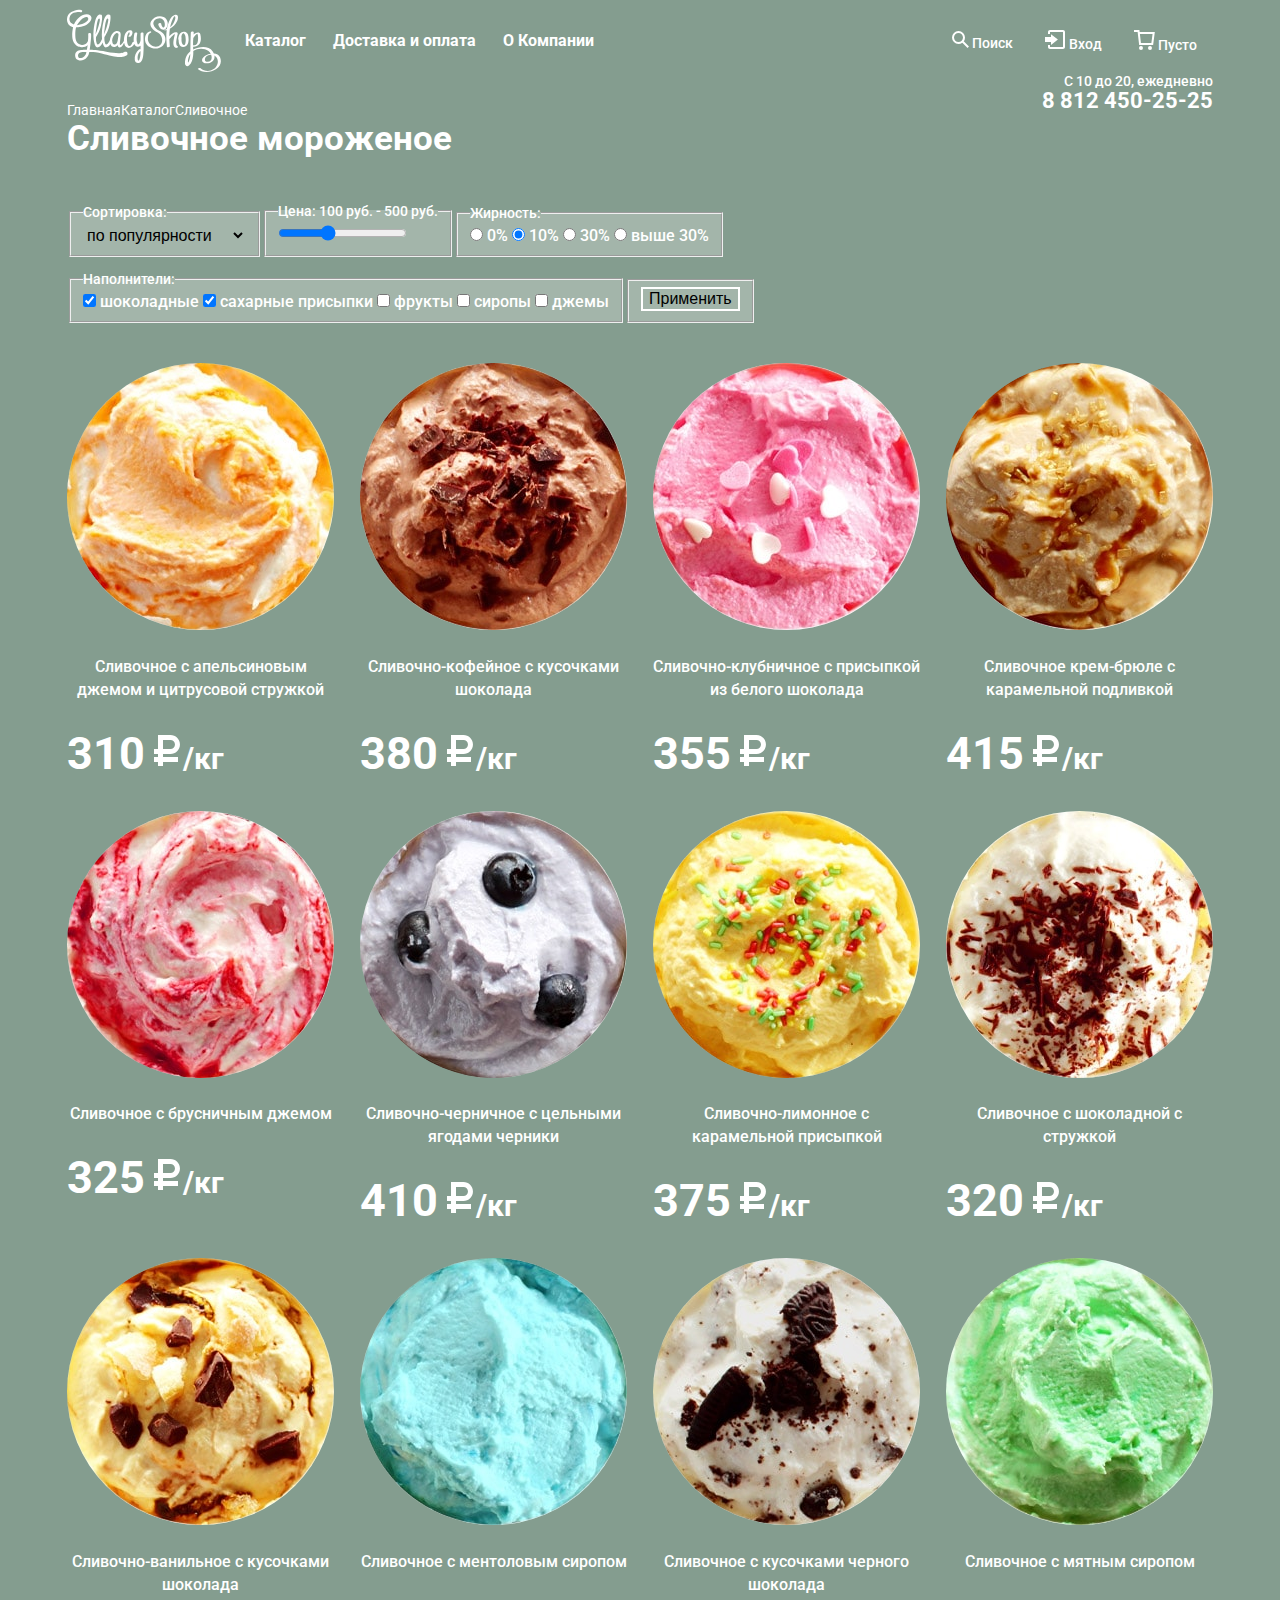
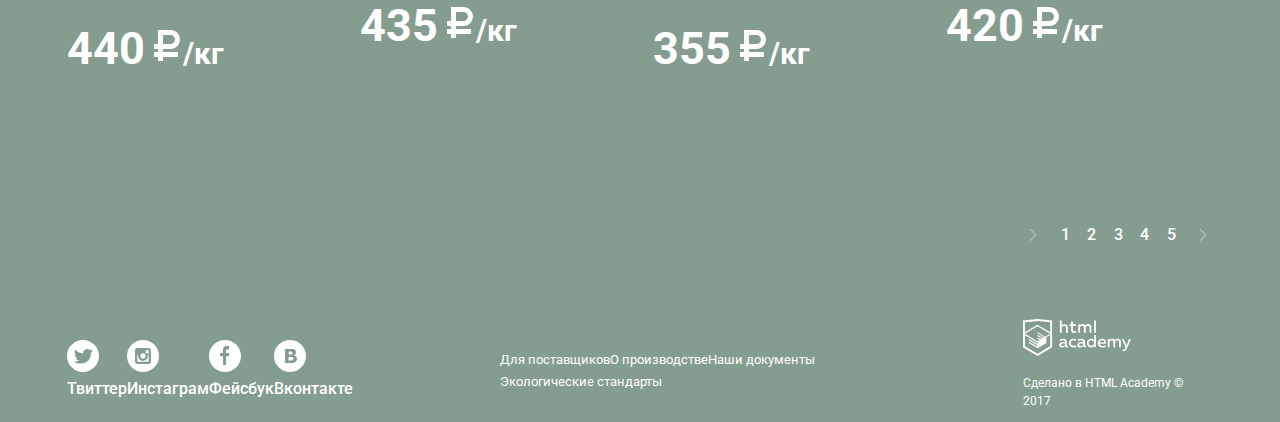
==== commit c7bce1df: "Сетки двух страниц" ====
--- a/catalog.html
+++ b/catalog.html
@@ -39,18 +39,19 @@
                     </li>
                 </ul>
             </nav>
-            <p><span>С 10 до 20, ежедневно</span> <a class="phone" href="#tel:"> 8 812 450 25-25</a></p>
+            <div class="header_footer">
+	            <ul class="header_breadcbs">
+		            <li class="breadcbs_item"><a href="index.html">Главная</a></li>
+		            <li class="breadcbs_item"><a href="catalog-item.html">Каталог</a></li>
+		            <li class="breadcbs_item breadcbs_item_current">Сливочное</li>
+		        </ul>
+	            <p class="header_working_time">С 10 до 20, ежедневно<br><a class="phone" href="#tel:"> 8 812 450-25-25</a></p>
+	        </div>
         </header>
 
       	<main class="container_catalog">
 
-            <ul class="breadcbs">
-                <li class="breadcbs_item"><a href="index.html">Главная</a></li>
-                <li class="breadcbs_item"><a href="catalog-item.html">Каталог</a></li>
-                <li class="breadcbs_item breadcbs_item_current">Сливочное</li>
-            </ul>
-
-      		<h1 class="container_catalog_title">Сливочное мороженое</h1>
+            <h1 class="container_catalog_title">Сливочное мороженое</h1>
 
       		<section class="filter">
                 <h2 class="visually_hidden">Расширенный фильтр заказа</h2>
@@ -184,25 +185,25 @@
       	
       <footer class="footer">
   			<ul class="social_menu">
-  				<li class="social_item visually_hidden">
+  				<li class="social_item">
                     <a href="#">
                         <svg xmlns="http://www.w3.org/2000/svg" width="32" height="32" viewBox="0 0 32 32"><path fill="#FFF" d="M16 0C7.164 0 0 7.164 0 16c0 8.837 7.164 16 16 16 8.837 0 16-7.163 16-16 0-8.836-7.163-16-16-16zm7.944 12.809c-.251 6.516-3.463 10.832-10.992 10.702h-.486c-.447 0-4.543-.443-5.344-1.823 2.479.19 4.247-.406 5.12-1.136-1.048-.289-2.923-.461-3.251-2.848.384.104.618.221 1.299.113-1.307-.824-2.758-1.519-2.679-3.643.311.317 1.164.518 1.46.457-.768-.233-2.149-3.244-.974-4.781 1.984 1.79 4.075 3.482 7.804 3.643.227-2.214 1.24-3.699 3.168-4.325 1.84-.479 3.255.26 3.901 1.138.737-.224 1.453-.466 2.193-.685-.004.833-.569 1.463-.935 1.709.747.165 1.423-.475 1.423-.475-.184.963-1.094 1.725-1.707 1.954z"/></svg>
                         Твиттер
                     </a>
                 </li>
-                <li class="social_item visually_hidden">
+                <li class="social_item">
                     <a href="#">
                         <svg xmlns="http://www.w3.org/2000/svg" width="32" height="32" viewBox="0 0 32 32"><g fill="#FFF"><path d="M20.916 16a4.938 4.938 0 1 1-9.877 0c0-.394.051-.773.138-1.14h-.897v6.838h11.396V14.86h-.897c.086.367.137.746.137 1.14z"/><path d="M15.978 18.659c1.466 0 2.659-1.193 2.659-2.659s-1.193-2.659-2.659-2.659c-1.466 0-2.659 1.193-2.659 2.659s1.192 2.659 2.659 2.659zM18.637 10.302h3.039v3.039h-3.039z"/><path d="M16 0C7.164 0 0 7.164 0 16c0 8.837 7.164 16 16 16 8.837 0 16-7.163 16-16 0-8.836-7.163-16-16-16zm7.955 21.698a2.285 2.285 0 0 1-2.279 2.279H10.279A2.285 2.285 0 0 1 8 21.698V10.302a2.286 2.286 0 0 1 2.279-2.279h11.396a2.286 2.286 0 0 1 2.279 2.279v11.396z"/></g></svg>
                         Инстаграм
                     </a>
                 </li>
-                <li class="social_item visually_hidden">
+                <li class="social_item">
                     <a href="#">
                         <svg xmlns="http://www.w3.org/2000/svg" width="32" height="32" viewBox="0 0 32 32"><path fill="#FFF" d="M16 0C7.164 0 0 7.163 0 16s7.164 16 16 16c8.837 0 16-7.164 16-16S24.837 0 16 0zm4.062 9.455h-3.021v3.444h3.021v3.445h-3.021v8.61H14.02v-8.61H11v-3.445h3.021V9.455c0-1.902 1.353-3.445 3.021-3.445h3.021v3.445z"/></svg>
                         Фейсбук
                     </a>
                 </li>
-                <li class="social_item visually_hidden">
+                <li class="social_item">
                     <a href="#">
                         <svg xmlns="http://www.w3.org/2000/svg" width="32" height="32" viewBox="0 0 32 32"><g fill="#FFF"><path d="M16.637 14.495c.402-.019.719-.082.951-.188.326-.145.54-.33.641-.559.101-.229.15-.496.15-.797 0-.232-.058-.465-.174-.697-.116-.232-.322-.405-.617-.517-.264-.1-.592-.155-.984-.165a76.242 76.242 0 0 0-1.652-.014h-.339v2.965h.565c.571 0 1.057-.009 1.459-.028zM18.118 17.084c-.282-.081-.672-.125-1.166-.132a127.97 127.97 0 0 0-1.55-.009h-.79v3.493h.264c1.014 0 1.74-.003 2.18-.009a3.2 3.2 0 0 0 1.212-.245c.377-.157.633-.364.774-.625s.214-.562.214-.9c0-.446-.088-.788-.261-1.03-.17-.241-.464-.423-.877-.543z"/><path d="M16 0C7.164 0 0 7.164 0 16c0 8.837 7.164 16 16 16 8.837 0 16-7.163 16-16 0-8.836-7.163-16-16-16zm6.602 20.531a3.73 3.73 0 0 1-1.124 1.327c-.552.415-1.161.71-1.823.886s-1.501.264-2.519.264h-6.121V8.987h5.443c1.13 0 1.957.038 2.48.113a5.126 5.126 0 0 1 1.561.5c.533.27.929.632 1.189 1.087.26.455.392.975.392 1.558 0 .678-.179 1.278-.536 1.795-.358.518-.863.92-1.517 1.208v.075c.917.182 1.642.559 2.179 1.13.537.571.807 1.325.807 2.261 0 .678-.138 1.283-.411 1.817z"/></g></svg>
                         Вконтакте
--- a/css/style.css
+++ b/css/style.css
@@ -1,13 +1,15 @@
 
 body {
+	min-width: 1200px;
 	margin: 0;
 	padding: 0;
 
 	font-family: "Roboto", Arial, sans-serif;
 	font-size: 16px;
-	line-height: 1.375;
+	line-height: 22px;
+	font-weight: 500;
 	color: #ffffff;
-	font-weight: 500;
+	
 	background-color: #849d8f;
 }
 
@@ -22,17 +24,33 @@
 	color: #ffbc9e;
 }
 
-.visually_hidden {
-	font-size: 11px;
-	line-height: 1;
-	color: #ddaa22;
-	text-decoration: inherit;
+/* .visually-hidden:not(:focus):not(:active),
+input[type="checkbox"].visually-hidden,
+input[type="radio"].visually-hidden {
+  position: absolute;
+
+  width: 1px;
+  height: 1px;
+  margin: -1px;
+  border: 0;
+  padding: 0;
+
+  white-space: nowrap;
+
+  clip-path: inset(100%);
+  clip: rect(0 0 0 0);
+  overflow: hidden;
+} */
+
+.visually_hidden,
+.modal {
+	display: none;
 }
 
 .btn {
 	font: inherit;
 	font-size: 18px;
-	line-height: 1.333;
+	line-height: 24px;
 	color: #ffffff;
 	font-weight: 700;
 	background-color: #eb583c;
@@ -45,10 +63,98 @@
 	background-color: #f07a63;
 }
 
+.header {
+	width: 1146px;
+	height: 118px;
+	padding: 0;
+	margin: 0 auto;
+	background-color: transparent;
+	display: flex;
+	flex-direction: column;
+}
+
 .header_nav {
+	width: 1146px;
+	height: 64px;
+	margin: 0;
+	margin-top: 9px;
+	padding: 0;
 	font-size: 14px;
-	line-height: 1.143;
-	font-weight: 700;
+	line-height: 16px;
+	font-weight: 700;
+	display: flex;
+}
+
+.header_footer {
+	width: 1146px;
+	height: 45px;
+	margin: 0;
+	padding: 0;
+	display: flex;
+
+}
+
+.header_working_time {
+	width: 267px;
+	height: 45px;
+	margin: 0;
+	padding: 0;
+	margin-left: auto;
+	text-align: right;
+	font-size: 14px;
+	line-height: 16px;
+}
+
+.menu_site_logo {
+	width: 154px;
+	heigh: 64px;
+	margin: 0;
+	padding: 0;
+	margin-right: 10px;
+}
+
+.menu_site_list {
+	width: 580px;
+	height: 64px;
+	margin: 0;
+	padding: 0;
+	list-style: none;
+	display: flex;
+	flex-wrap: wrap;
+	justify-content: flex-start;
+	align-items: center;
+}
+
+.menu_site_item a,
+.menu_user_item a {
+	display: block;
+	vertical-align: center;
+}
+
+.menu_site_item a {
+	padding-top: 7px;
+	padding-right: 13px;
+	padding-bottom: 7px;
+	padding-left: 14px;
+}
+
+.menu_user_list {
+	width: 293px;
+	height: 64px;
+	margin: 0;
+	padding: 0;
+	list-style: none;
+	margin-left: auto;
+	display: flex;
+	justify-content: flex-end;
+	align-items: center;
+}
+
+.menu_user_item a {
+	padding-top: 7px;
+	padding-right: 16px;
+	padding-bottom: 7px;
+	padding-left: 16px;
 }
 
 .menu_site_list,
@@ -59,18 +165,18 @@
 
 .menu_site_list {
 	font-size: 16px;
-	line-height: 1.125;
+	line-height: 20px;
 }
 
 .menu_catalog_list a {
 	font-size: 14px;
-	line-height: 1.143;
+	line-height: 16px;
 	font-weight: 400;
 }
 
 .menu_catalog_list b {
 	font-size: 14px;
-	line-height: 1.143;
+	line-height: 16px;
 	font-weight: 700;
 }
 
@@ -80,7 +186,7 @@
 
 .phone {
 	font-size: 22px;
-	line-height: 1.091;
+	line-height: 24px;
 	font-weight: 700;
 }
 
@@ -112,31 +218,59 @@
 	color: #323232;
 }
 
+.container {
+	width: 1146px;
+	margin: 0 auto;
+	padding: 0;
+	display: flex;
+	flex-direction: column;
+}
+
+.promo {
+	width: 1146px;
+	margin: 0;
+	padding: 0;
+	margin-bottom: 40px;
+}
+
 .promo_list {
+	width: 1146px;
+	margin: 0;
+	padding: 0;
 	list-style: none;
+	display: flex;
 }
 
 .promo_item {
-	text-align: center;
+	width: 1146px;
+	margin: 0;
+	padding: 0;
+	display: flex;
+	flex-direction: column;
+	justify-content: space-between;
+	align-items: center;
 }
 
 .promo_item:nth-child(2) {
 	background-color: #8996a6;
+	display: none;
 }
 
 .promo_item:nth-child(3) {
 	background-color: #9d8b84;
+	display: none;
 }
 
 .promo_item h3 {
 	font-size: 60px;
-	line-height: 1;
-	font-weight: 700;
+	line-height: 60px;
+	font-weight: 700;
+	text-align: center;
 }
 
 .btn_promo_icecream {
 	font-size: 32px;
-	line-height: 1.375;
+	line-height: 44px;
 	font-weight: 700;
 }
 
@@ -145,53 +279,87 @@
 	color: #323232;
 }
 
+.bonus {
+	width: 1146px;
+	height: 230px;
+	margin: 0;
+	padding: 0;
+	margin-bottom: 40px;
+	display: flex;
+	justify-content: space-between;
+}
+
 .bonus_info {
+	width: 520px;
+	height: 190px;
+	margin: 0;
+	padding: 20px;
 	font-size: 18px;
-	line-height: 1.222;
+	line-height: 22px;
 	font-weight: 700;
 	text-align: left;
 }
 .bonus_info:nth-of-type(1) {
 	background-color: #650917;
-	background-image: url("../img/bonus_raspberry.jpg");
+	background-image: url("../img/bonus_back_raspberry.jpg");
 	background-position: 0 0;
 	background-repeat: no-repeat;
 }
 
 .bonus_info:nth-of-type(2) {
 	background-color: #3d2418;
-	background-image: url("../img/bonus_choco.jpg");
+	background-image: url("../img/bonus_back_choco.jpg");
 	background-position: 0 0;
 	background-repeat: no-repeat;
 }
 
 .bonus_info h3 {
 	font-size: 35px;
-	line-height: 1.171;
-	font-weight: 700;
+	line-height: 41px;
+	font-weight: 700;
+}
+
+.catalog {
+	width: 1146px;
+	margin: 0;
+	margin-bottom: 40px;
+	padding: 0;
+	display: flex;
+	justify-content: space-between;
+	flex-wrap: wrap;
+}
+
+.catalog_item {
+	width: 267px;
+	min-height: 328px;
+	margin: 0;
+	padding: 0;
 }
 
 .catalog_item img{
 	border-radius: 50%;
 }
 
+.catalog_item h3 {
+	text-align: center;
+}
+
 .catalog_link {
 	font-size: 16px;
-	line-height: 1.375;
+	line-height: 22px;
 	font-weight: 500;
-	text-align: center;
 }
 
 .catalog_item p {
 	font-size: 30px;
-	line-height: 1.5;
+	line-height: 45px;
 	font-weight: 700;
 	text-align: left;
 }
 
 .catalog_price {
 	font-size: 45px;
-	line-height: 1;
+	line-height: 45px;
 	font-weight: 700;
 }
 
@@ -201,20 +369,61 @@
 	background-position: 0 0;
 	background-repeat: repeat;
 	font-size: 24px;
-	line-height: 1.250;
+	line-height: 30px;
 	font-weight: 500;
 	color: #323232;
+
+	width: 1092px;
+	min-height: 266px;
+	margin: 0;
+	margin-bottom: 40px;
+	padding: 20px 27px;
+	display: flex;
+	flex-direction: column;
+}
+
+.features_about_store {
+	width: 1092px;
+	min-height: 60px;
+	margin: 0;
+	padding: 0;
+	margin-bottom: 7px;
 }
 
 .features_list {
+	width: 1092px;
+	min-height: 190px;
+	margin: 0;
+	padding: 0;
 	list-style: none;
+	margin-bottom: 7px;
+	display: flex;
+	flex-wrap: wrap;
+	justify-content: space-between;
+
 }
 
 .features_item {
+	width: 540px;
+	min-height: 95px;
+	margin: 0;
+	padding: 0;
+	list-style: none;
+	display: block;
 	font-size: 16px;
-	line-height: 1.375;
-	font-weight: 400;
-	color: #323232;
+	line-height: 22px;
+	font-weight: 400;
+	color: #323232;
+}
+
+.news_wrapper {
+	width: 1146px;
+	height: 220px;
+	margin: 0;
+	padding: 0;
+	margin-bottom: 40px;
+	display: flex;
+	justify-content: space-between;
 }
 
 .last_news {
@@ -222,60 +431,125 @@
 	background-image: url("../img/strawberries_back.jpg");
 	background-position: 0 0;
 	background-repeat: no-repeat;
+
+	width: 510px;
+	min-height: 180px;
+	margin: 0;
+	padding: 20px 25px;
+	display: flex;
+	flex-direction: column;
 }
 
 .last_news h3 {
 	font-size: 16px;
-	line-height: 1.375;
+	line-height: 22px;
 	font-weight: 500;
 	color: #323232;
+	width: 280px;
+	min-height: 30px;
+	margin: 0;
+	padding: 0;
 }
 
 .news_link {
 	font-size: 24px;
-	line-height: 1.250;
+	line-height: 30px;
 	font-weight: 700;
 	color: #323232;
 	text-decoration: underline;
+	width: 285px;
+	min-height: 90px;
+	margin: 0;
+	padding: 0;
 }
 
 .subscribe {
 	font-size: 16px;
-	line-height: 1.375;
+	line-height: 22px;
 	font-weight: 400;
 	color: #5a5a5a;
 	background-color: #f8f7f4;
+	background-image: url("../img/svg_gllacy/bg_post.svg");
+	background-position: 0 0;
+	background-repeat: no-repeat;
+
+	width: 490px;
+	min-height: 170px;
+	margin: 0;
+	padding: 25px 35px;
+	display: flex;
+	flex-direction: column;
+}
+
+.subscribe_appeal {
+	width: 490px;
+	min-height: 65px;
+	margin: 0;
+	padding: 0;
+	margin-bottom: 35px;
+} 
+
+.subscribe_field {
+	width: 490px;
+	min-height: 50px;
+	margin: 0;
+	padding: 0;
 }
 
 .subscribe_field input [type="text"] {
 	font-size: 16px;
-	line-height: 1.500;
+	line-height: 24px;
 	font-weight: 400;
 	color: #999999;
 	background-color: #ffffff;
 	border: 1px solid #999999;
 }
 
+.contacts {
+	min-width: 1200px;
+	min-height: 430px;
+	margin: 0 auto;
+	padding: 0;
+	display: flex;
+	flex-direction: column;
+	align-items: center;
+}
+
 .contacts_info {
 	font-size: 14px;
-	line-height: 1.429;
+	line-height: 20px;
 	font-weight: 400;
 	color: #323232;
 	background-color: #fffffe;
+
+	width: 252px;
+	height: 243px;
+	margin: 0;
+	padding: 32px 25px 30px;
 }
 
 .contacts_info b {
 	font-size: 18px;
-	line-height: 1.333;
+	line-height: 24px;
 	font-weight: 700;
 	color: #323232;
 }
 
 .contacts_phone {
 	font-size: 18px;
-	line-height: 1.222;
-	font-weight: 700;
-	color: #323232;
+	line-height: 22px;
+	font-weight: 700;
+	color: #323232;
+}
+
+.footer {
+	width: 1146px;
+	height: 104px;
+	margin: 0 auto;
+	padding: 0;
+	display: flex;
+	justify-content: space-between;
+	align-items: center;
 }
 
 .social_menu,
@@ -283,9 +557,26 @@
 	list-style: none;
 }
 
+.social_menu {
+	width: 250px;
+	min-height: 42px;
+	margin: 0;
+	padding: 0;
+	display: flex;
+}
+
+.documents_menu {
+	width: 340px;
+	min-height: 42px;
+	margin: 0;
+	padding: 0;
+	display: flex;
+	flex-wrap: wrap;
+}
+
 .documents_item a {
 	font-size: 13px;
-	line-height: 1.385;
+	line-height: 18px;
 	font-weight: 400;
 	color: #ffffff;
 	text-decoration: none;
@@ -297,9 +588,14 @@
 
 .copyright {
 	font-size: 12px;
-	line-height: 1.500;
+	line-height: 18px;
 	font-weight: 400;
 	color: #ffffff;
+
+	width: 190px;
+	min-height: 64px;
+	margin: 0;
+	padding: 0;
 }
 
 .copyright a {
@@ -327,19 +623,19 @@
 	border: 1px solid #999999;
 	font-weight: 400;
 	font-size: 14px;
-	line-height: 1.714;
+	line-height: 24px;
 }
 
 .modal_link {
 	font-size: 13px;
-	line-height: 1.846;
+	line-height: 24px;
 	font-weight: 400;
 	color: #323232;
 }
 
 .modal_feedback legend {
 	font-size: 24px;
-	line-height: 1.167;
+	line-height: 28px;
 	font-weight: 500;
 	color: #323232;
 }
@@ -347,12 +643,12 @@
 .modal .modal_feedback input,
 .modal .modal_feedback textarea {
 	font-size: 16px;
-	line-height: 1.500;
+	line-height: 24px;
 }
 
 .modal_basket_list {
 	font-size: 13px;
-	line-height: 1.231;
+	line-height: 16px;
 	font-weight: 400;
 	color: #323232;
 }
@@ -363,18 +659,24 @@
 
 .modal_basket_amount {
 	font-size: 15px;
-	line-height: 1.200;
-	font-weight: 700;
-	color: #323232;
-}
-
-.breadcbs {
+	line-height: 18px;
+	font-weight: 700;
+	color: #323232;
+}
+
+.header_breadcbs {
+	width: 560px;
+	min-height: 45px;
+	margin: 0;
+	padding: 0;
 	list-style: none;
+	display: flex;
+	align-items: flex-end;
 }
 
 .breadcbs_item {
 	font-size: 14px;
-	line-height: 1.143;
+	line-height: 16px;
 	font-weight: 400;
 }
 
@@ -389,19 +691,45 @@
 	color: #ffbc9e;
 }
 
-.container_catalog_ {
+.container_catalog {
+	width: 1146px;
+	margin: 0 auto;
+	padding: 0;
+	display: flex;
+	flex-direction: column;
+
 	font-size: 16px;
-	line-height: 1.375;
+	line-height: 22px;
 	font-weight: 500;
 }
 
 .container_catalog_title {
+	width: 879px;
+	min-height: 45px;
+	margin: 0;
+	padding: 0;
+	margin-bottom: 25px;
 	font-size: 35px;
-	line-height: 1.171;
-	font-weight: 700;
+	line-height: 41px;
+	font-weight: 700;
+}
+
+.filter {
+	width: 879px;
+	min-height: 135px;
+	margin: 0;
+	padding: 0;
+	margin-bottom: 40px;
 }
 
 .filter_list {
+	width: 879px;
+	min-height: 135px;
+	margin: 0;
+	padding: 0;
+	display: flex;
+	flex-wrap: wrap;
+	align-items: flex-end;
 	line-height: 1.125;
 }
 
@@ -411,7 +739,7 @@
 
 .filter_item legend {
 	font-size: 14px;
-	line-height: 1.143;
+	line-height: 16px;
 }
 
 .filter_item select {
@@ -421,7 +749,7 @@
 
 .filter_item option {
 	font-size: 14px;
-	line-height: 1.143;
+	line-height: 16px;
 	background-color: #ffffff;
 	color: #323232;
 }
@@ -450,7 +778,24 @@
 	box-shadow: inset 0 2px 2px 0 #6a6b6a;
 }
 
+.pagination {
+	width: 1146px;
+	min-height: 30px;
+	margin: 0;
+	padding: 0;
+	margin-top: 80px;
+	margin-bottom: 40px;
+	display: flex;
+	justify-content: flex-end;
+}
+
 .pagination_list {
+	width: 190px;
+	min-height: 30px;
+	margin: 0;
+	padding: 0;
+	display: flex;
+	justify-content: space-between;
 	list-style: none;
 	line-height: 1.125;
 }
